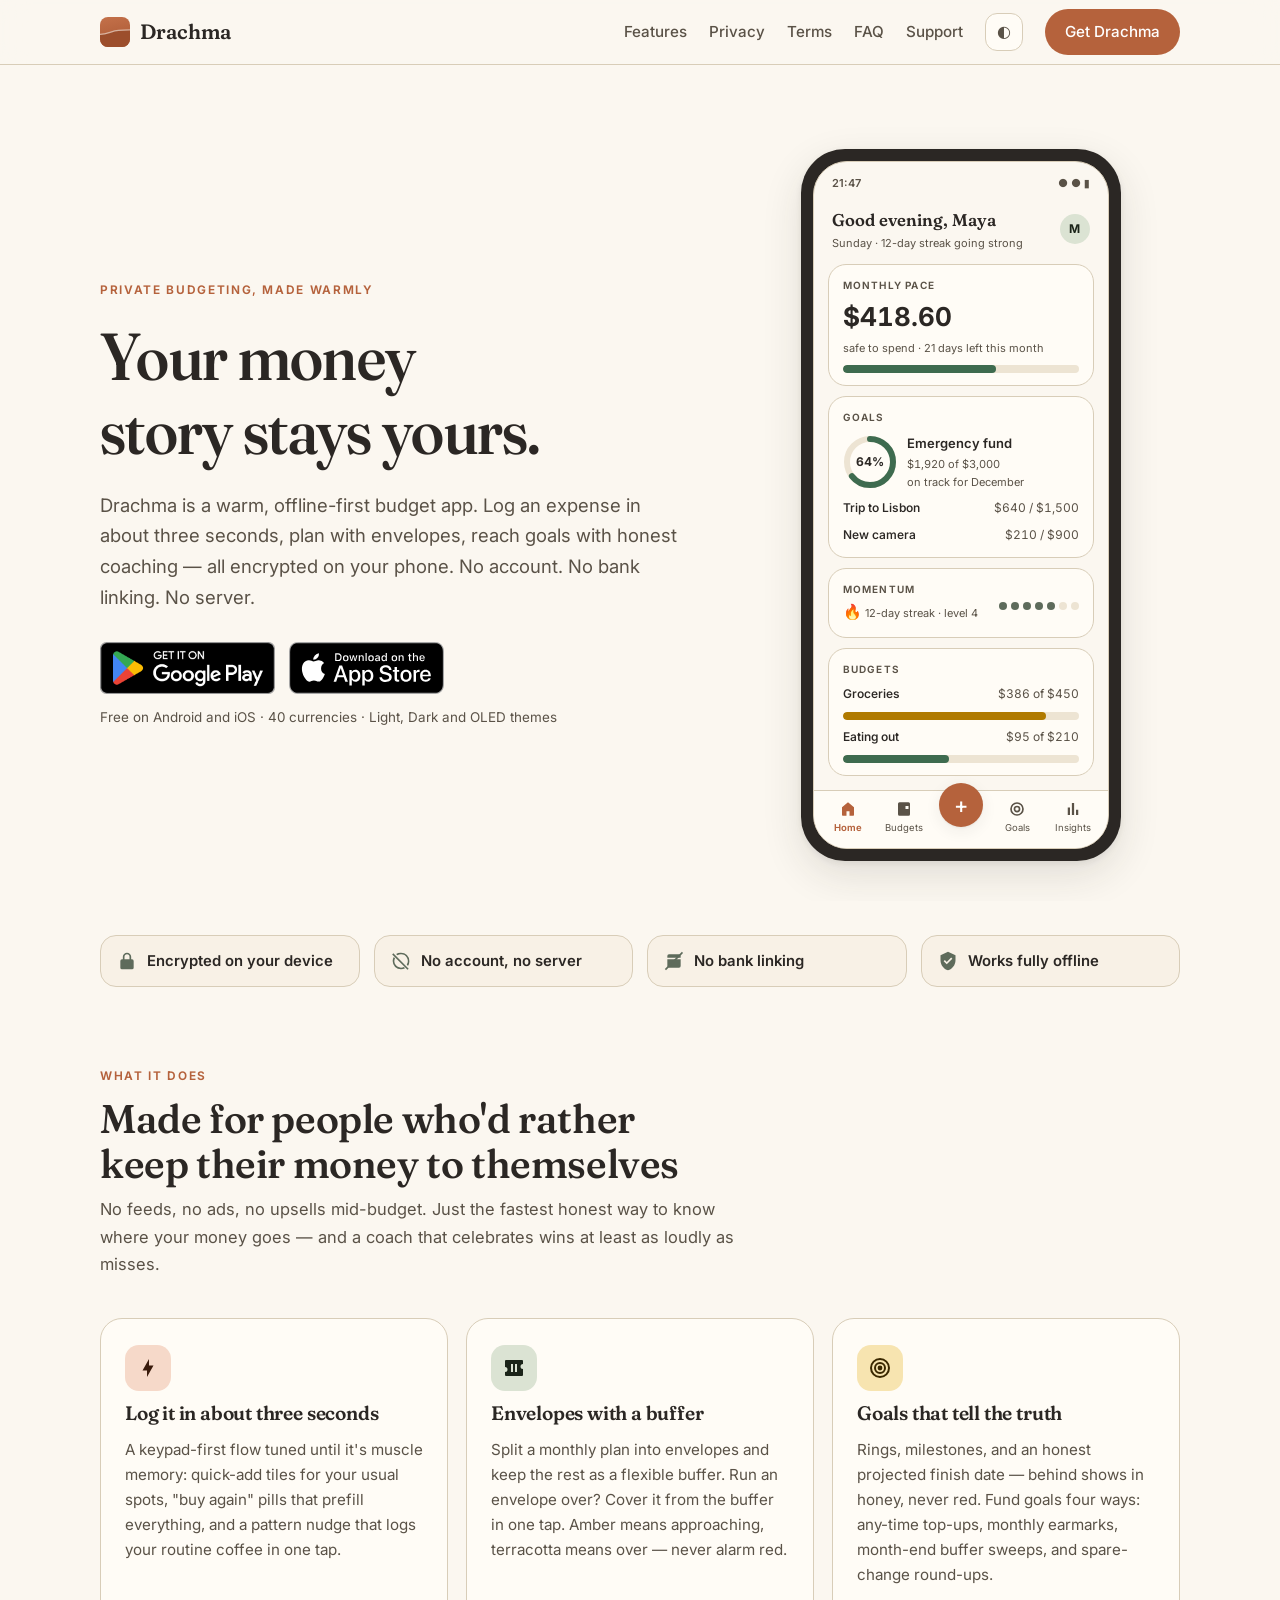
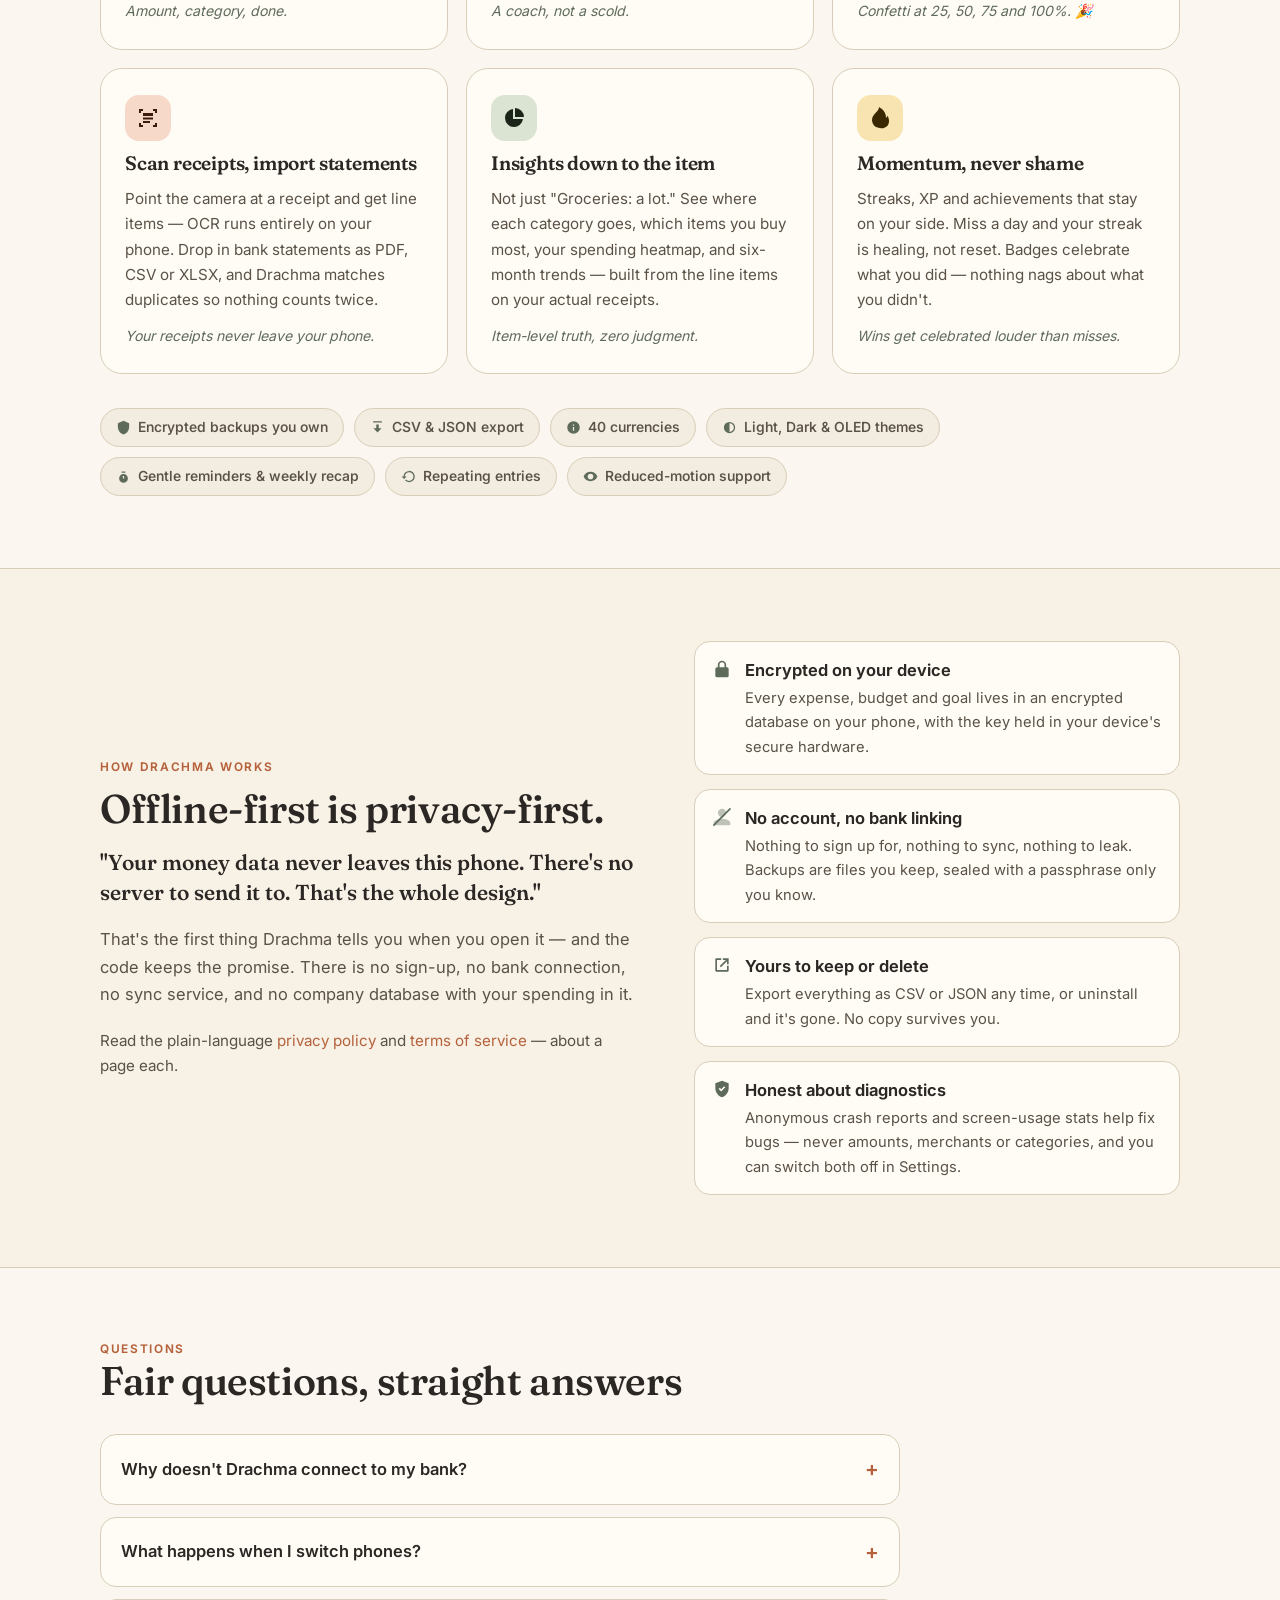
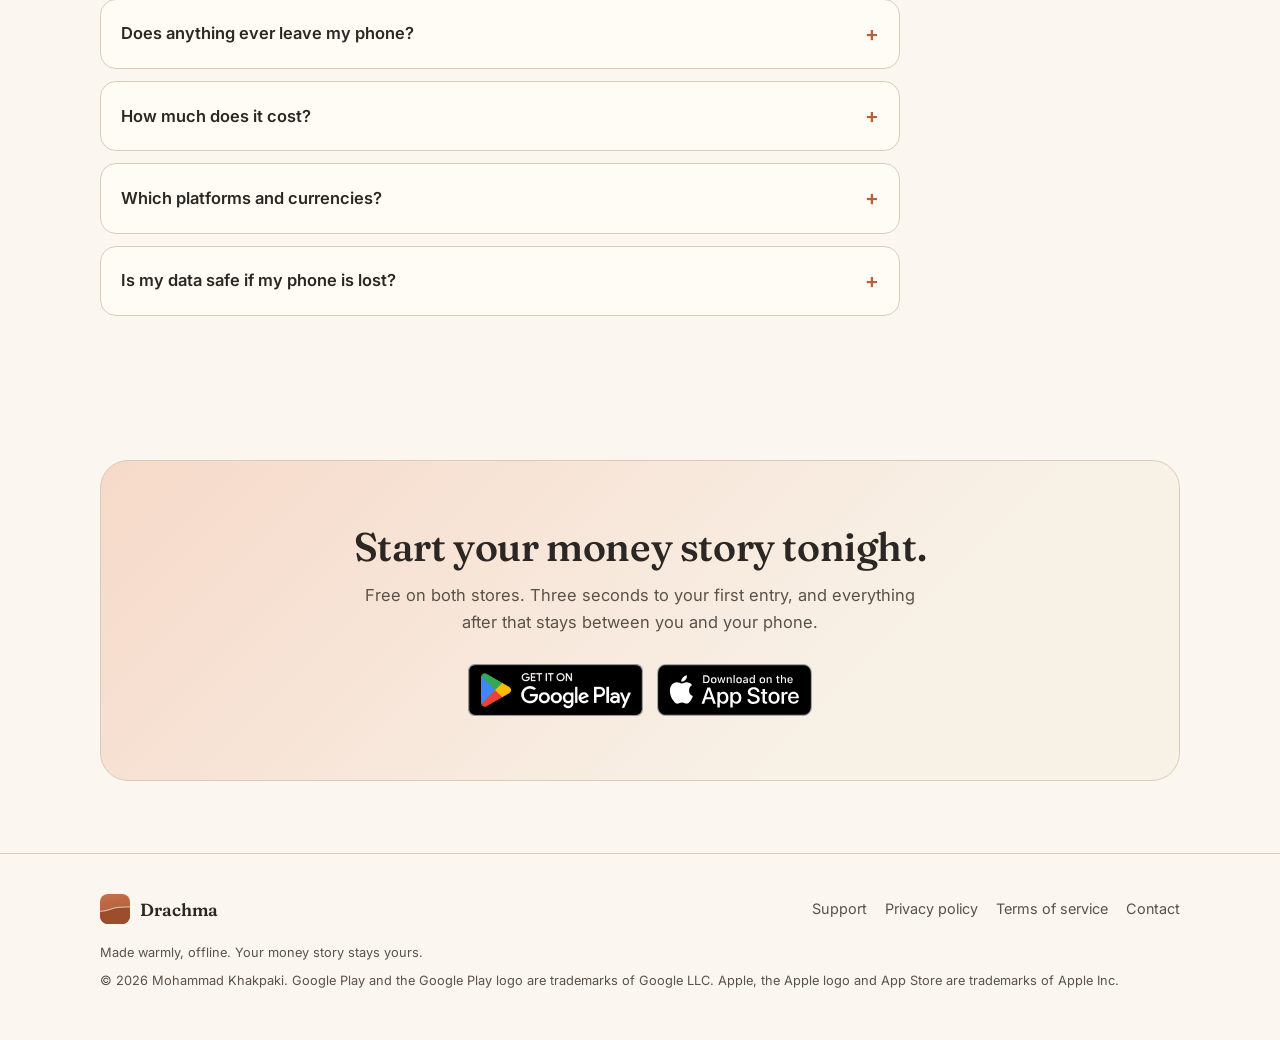
==== index.html @ 85ef1391 "Real App Store id 6801626534 in store badges (was id0000000000 stand-in) Co-Authored-By: Claude Fabl" ====
<!DOCTYPE html>
<html lang="en">
<head>
  <meta charset="utf-8">
  <meta name="viewport" content="width=device-width, initial-scale=1">
  <title>Drachma — the warm, offline budget app</title>
  <meta name="description" content="Drachma is a warm, offline-first budget app. Log an expense in about three seconds, plan with envelopes, reach goals with honest coaching — all encrypted on your phone. No account. No bank linking. No server.">
  <link rel="canonical" href="https://mkhakpaki.github.io/drachma/">
  <meta property="og:type" content="website">
  <meta property="og:title" content="Drachma — the warm, offline budget app">
  <meta property="og:description" content="Made warmly, offline. Your money story stays yours. No account, no bank linking, no server — everything encrypted on your phone.">
  <meta property="og:url" content="https://mkhakpaki.github.io/drachma/">
  <meta property="og:image" content="https://mkhakpaki.github.io/drachma/assets/og-image.png">
  <meta name="twitter:card" content="summary_large_image">
  <meta name="theme-color" content="#FBF7F0">
  <link rel="icon" href="assets/favicon.svg" type="image/svg+xml">
  <link rel="icon" href="assets/icon-192.png" type="image/png" sizes="192x192">
  <link rel="apple-touch-icon" href="assets/icon-192.png">
  <link rel="manifest" href="site.webmanifest">
  <link rel="stylesheet" href="style.css">
  <script>
    (function () {
      var t = null;
      try { t = new URLSearchParams(location.search).get("theme") || localStorage.getItem("drachma-theme"); } catch (e) {}
      if (!t && window.matchMedia && window.matchMedia("(prefers-color-scheme: dark)").matches) t = "dark";
      if (t && t !== "light") document.documentElement.setAttribute("data-theme", t);
    })();
  </script>
</head>
<body>

<header class="site-header">
  <div class="container">
    <a class="brand" href="./">
      <img src="assets/favicon.svg" alt="" width="30" height="30">
      Drachma
    </a>
    <nav class="site-nav">
      <a href="#features">Features</a>
      <a href="privacy.html">Privacy</a>
      <a href="terms.html">Terms</a>
      <a href="#faq">FAQ</a>
      <a href="support.html">Support</a>
      <button class="theme-toggle" id="themeToggle" title="Theme: Light / Dark / OLED" aria-label="Switch theme">◐</button>
      <a class="btn" href="#get">Get Drachma</a>
    </nav>
  </div>
</header>

<section class="hero">
  <div class="container">
    <div class="hero-copy">
      <p class="eyebrow">Private budgeting, made warmly</p>
      <h1>Your money story stays yours.</h1>
      <p class="lede">Drachma is a warm, offline-first budget app. Log an expense in about three seconds, plan with envelopes, reach goals with honest coaching — all encrypted on your phone. No account. No bank linking. No server.</p>
      <div class="store-badges">
        <a href="https://play.google.com/store/apps/details?id=com.mkhakpaki.drachma.android" aria-label="Get it on Google Play">
          <img src="assets/google-play-badge.png" alt="Get it on Google Play">
        </a>
        <a href="https://apps.apple.com/app/id6801626534" aria-label="Download on the App Store">
          <img src="assets/app-store-badge.svg" alt="Download on the App Store">
        </a>
      </div>
      <p class="badge-note">Free on Android and iOS · 40 currencies · Light, Dark and OLED themes</p>
    </div>

    <div class="phone-wrap" aria-hidden="true">
      <div class="phone">
        <div class="phone-screen">
          <div class="ps-status"><span>21:47</span><span>● ● ▮</span></div>
          <div class="ps-body">
            <div class="ps-greet">
              <div>
                <div class="g-title">Good evening, Maya</div>
                <div class="g-sub">Sunday · 12-day streak going strong</div>
              </div>
              <div class="ps-avatar">M</div>
            </div>

            <div class="ps-card">
              <div class="ps-label">Monthly pace</div>
              <div class="ps-amount numeric">$418.60</div>
              <div class="ps-sub">safe to spend · 21 days left this month</div>
              <div class="ps-bar"><i style="width:65%"></i></div>
            </div>

            <div class="ps-card">
              <div class="ps-label">Goals</div>
              <div class="ps-row" style="margin-top:8px">
                <svg class="ps-ring" width="54" height="54" viewBox="0 0 54 54">
                  <circle cx="27" cy="27" r="23" fill="none" stroke="var(--budget-track)" stroke-width="6"/>
                  <circle cx="27" cy="27" r="23" fill="none" stroke="var(--budget-safe)" stroke-width="6"
                          stroke-linecap="round" stroke-dasharray="92.5 144.5"
                          transform="rotate(-90 27 27)"/>
                  <text x="27" y="31" text-anchor="middle" font-size="12" font-weight="700" fill="var(--on-bg)">64%</text>
                </svg>
                <div>
                  <div class="ps-goal-name">Emergency fund</div>
                  <div class="ps-sub numeric">$1,920 of $3,000</div>
                  <div class="ps-sub">on track for December</div>
                </div>
              </div>
              <div class="ps-mini"><span class="n">Trip to Lisbon</span><span class="v numeric">$640 / $1,500</span></div>
              <div class="ps-mini"><span class="n">New camera</span><span class="v numeric">$210 / $900</span></div>
            </div>

            <div class="ps-card">
              <div class="ps-row" style="justify-content:space-between">
                <div>
                  <div class="ps-label">Momentum</div>
                  <div class="ps-sub ps-nowrap" style="margin-top:3px"><span class="ps-flame">🔥</span> 12-day streak · level 4</div>
                </div>
                <div class="ps-dots"><i></i><i></i><i></i><i></i><i></i><i class="off"></i><i class="off"></i></div>
              </div>
            </div>

            <div class="ps-card">
              <div class="ps-label">Budgets</div>
              <div class="ps-mini"><span class="n">Groceries</span><span class="v numeric">$386 of $450</span></div>
              <div class="ps-bar warn"><i style="width:86%"></i></div>
              <div class="ps-mini"><span class="n">Eating out</span><span class="v numeric">$95 of $210</span></div>
              <div class="ps-bar"><i style="width:45%"></i></div>
            </div>
          </div>

          <div class="ps-tabs">
            <div class="ps-tab active">
              <svg viewBox="0 0 24 24" fill="currentColor"><path d="M12 3 4 9.6V20a1 1 0 0 0 1 1h5v-6h4v6h5a1 1 0 0 0 1-1V9.6Z"/></svg>
              Home
            </div>
            <div class="ps-tab">
              <svg viewBox="0 0 24 24" fill="currentColor"><path d="M4 5a2 2 0 0 1 2-2h12a2 2 0 0 1 2 2v14a2 2 0 0 1-2 2H6a2 2 0 0 1-2-2Zm10 7h4V8h-4Z"/></svg>
              Budgets
            </div>
            <div class="ps-fab">+</div>
            <div class="ps-tab">
              <svg viewBox="0 0 24 24" fill="none" stroke="currentColor" stroke-width="2.2"><circle cx="12" cy="12" r="8"/><circle cx="12" cy="12" r="3.4"/></svg>
              Goals
            </div>
            <div class="ps-tab">
              <svg viewBox="0 0 24 24" fill="currentColor"><path d="M5 20V10h3v10Zm5.5 0V4h3v16ZM16 20v-7h3v7Z"/></svg>
              Insights
            </div>
          </div>
        </div>
      </div>
    </div>
  </div>
</section>

<div class="trust">
  <div class="container trust-grid">
    <div class="trust-item">
      <svg width="20" height="20" viewBox="0 0 24 24" fill="currentColor"><path d="M12 2a5 5 0 0 0-5 5v3H6a2 2 0 0 0-2 2v8a2 2 0 0 0 2 2h12a2 2 0 0 0 2-2v-8a2 2 0 0 0-2-2h-1V7a5 5 0 0 0-5-5Zm-3 8V7a3 3 0 0 1 6 0v3Z"/></svg>
      Encrypted on your device
    </div>
    <div class="trust-item">
      <svg width="20" height="20" viewBox="0 0 24 24" fill="currentColor"><path d="M19.8 22.6 1.4 4.2 2.8 2.8l18.4 18.4ZM7.7 5.2 6.1 3.6A9.9 9.9 0 0 1 12 2a10 10 0 0 1 10 10 9.9 9.9 0 0 1-1.6 5.9l-1.5-1.6A8 8 0 0 0 12 4a8 8 0 0 0-4.3 1.2ZM12 22A10 10 0 0 1 2 12a9.9 9.9 0 0 1 1.3-4.9l1.5 1.5A8 8 0 0 0 12 20a8 8 0 0 0 3.4-.8l1.5 1.5A9.9 9.9 0 0 1 12 22Z"/></svg>
      No account, no server
    </div>
    <div class="trust-item">
      <svg width="20" height="20" viewBox="0 0 24 24" fill="currentColor"><path d="M4 6a2 2 0 0 1 2-2h12a2 2 0 0 1 2 2v2H4Zm0 4h16v8a2 2 0 0 1-2 2H6a2 2 0 0 1-2-2Zm3 5h4v2H7Z"/><path d="m21.5 1 1.4 1.4L2.4 23 1 21.6Z"/></svg>
      No bank linking
    </div>
    <div class="trust-item">
      <svg width="20" height="20" viewBox="0 0 24 24" fill="currentColor"><path d="M12 1 3 5v6c0 5.5 3.8 10.7 9 12 5.2-1.3 9-6.5 9-12V5Zm-1.5 15-3.7-3.7 1.4-1.4 2.3 2.3 5.3-5.3 1.4 1.4Z"/></svg>
      Works fully offline
    </div>
  </div>
</div>

<section class="features" id="features">
  <div class="container">
    <p class="eyebrow">What it does</p>
    <h2>Made for people who'd rather keep their money to themselves</h2>
    <p class="section-lede">No feeds, no ads, no upsells mid-budget. Just the fastest honest way to know where your money goes — and a coach that celebrates wins at least as loudly as misses.</p>

    <div class="feature-grid">
      <div class="feature">
        <div class="f-icon terracotta">
          <svg width="24" height="24" viewBox="0 0 24 24" fill="currentColor"><path d="M11 21v-6.6H6.5L13 3v6.6h4.5Z"/></svg>
        </div>
        <h3>Log it in about three seconds</h3>
        <p>A keypad-first flow tuned until it's muscle memory: quick-add tiles for your usual spots, "buy again" pills that prefill everything, and a pattern nudge that logs your routine coffee in one tap.</p>
        <p class="f-quote">Amount, category, done.</p>
      </div>

      <div class="feature">
        <div class="f-icon sage">
          <svg width="24" height="24" viewBox="0 0 24 24" fill="currentColor"><path d="M4 4h16a1 1 0 0 1 1 1v3a2.5 2.5 0 0 0 0 5v3h-.001L21 19a1 1 0 0 1-1 1H4a1 1 0 0 1-1-1v-3a2.5 2.5 0 0 0 0-5V5a1 1 0 0 1 1-1Zm5 4v8h2V8Zm4 0v8h2V8Z"/></svg>
        </div>
        <h3>Envelopes with a buffer</h3>
        <p>Split a monthly plan into envelopes and keep the rest as a flexible buffer. Run an envelope over? Cover it from the buffer in one tap. Amber means approaching, terracotta means over — never alarm red.</p>
        <p class="f-quote">A coach, not a scold.</p>
      </div>

      <div class="feature">
        <div class="f-icon honey">
          <svg width="24" height="24" viewBox="0 0 24 24" fill="none" stroke="currentColor" stroke-width="2"><circle cx="12" cy="12" r="9"/><circle cx="12" cy="12" r="5"/><circle cx="12" cy="12" r="1.4" fill="currentColor"/></svg>
        </div>
        <h3>Goals that tell the truth</h3>
        <p>Rings, milestones, and an honest projected finish date — behind shows in honey, never red. Fund goals four ways: any-time top-ups, monthly earmarks, month-end buffer sweeps, and spare-change round-ups.</p>
        <p class="f-quote">Confetti at 25, 50, 75 and 100%. 🎉</p>
      </div>

      <div class="feature">
        <div class="f-icon terracotta">
          <svg width="24" height="24" viewBox="0 0 24 24" fill="currentColor"><path d="M3 3h4v2H5v2H3Zm14 0h4v4h-2V5h-2ZM3 17h2v2h2v2H3Zm16 0h2v4h-4v-2h2ZM7 7h10v3H7Zm0 4.5h10v2H7Zm0 3.5h7v2H7Z"/></svg>
        </div>
        <h3>Scan receipts, import statements</h3>
        <p>Point the camera at a receipt and get line items — OCR runs entirely on your phone. Drop in bank statements as PDF, CSV or XLSX, and Drachma matches duplicates so nothing counts twice.</p>
        <p class="f-quote">Your receipts never leave your phone.</p>
      </div>

      <div class="feature">
        <div class="f-icon sage">
          <svg width="24" height="24" viewBox="0 0 24 24" fill="currentColor"><path d="M11 3.05A9 9 0 1 0 20.95 13H11ZM13 2v9h9a9 9 0 0 0-9-9Z"/></svg>
        </div>
        <h3>Insights down to the item</h3>
        <p>Not just "Groceries: a lot." See where each category goes, which items you buy most, your spending heatmap, and six-month trends — built from the line items on your actual receipts.</p>
        <p class="f-quote">Item-level truth, zero judgment.</p>
      </div>

      <div class="feature">
        <div class="f-icon honey">
          <svg width="24" height="24" viewBox="0 0 24 24" fill="currentColor"><path d="M12 22c-4.4 0-8-3.6-8-8 0-3.5 2.2-5.6 4-7.5C9.6 4.8 11 3.3 11 1c0 0 7 3.5 7 10a4.9 4.9 0 0 1-.1 1c.7-.5 1.4-1.2 1.8-2.2 0 0 1.3 2.6 1.3 5.2A7 7 0 0 1 12 22Z"/></svg>
        </div>
        <h3>Momentum, never shame</h3>
        <p>Streaks, XP and achievements that stay on your side. Miss a day and your streak is healing, not reset. Badges celebrate what you did — nothing nags about what you didn't.</p>
        <p class="f-quote">Wins get celebrated louder than misses.</p>
      </div>
    </div>

    <div class="chips">
      <span class="chip"><svg width="15" height="15" viewBox="0 0 24 24" fill="currentColor"><path d="M12 1 3 5v6c0 5.5 3.8 10.7 9 12 5.2-1.3 9-6.5 9-12V5Z"/></svg> Encrypted backups you own</span>
      <span class="chip"><svg width="15" height="15" viewBox="0 0 24 24" fill="currentColor"><path d="M5 20h14v-2H5Zm7-18L5.5 9H10v6h4V9h4.5Z" transform="rotate(180 12 11)"/></svg> CSV &amp; JSON export</span>
      <span class="chip"><svg width="15" height="15" viewBox="0 0 24 24" fill="currentColor"><path d="M12 2a10 10 0 1 0 10 10A10 10 0 0 0 12 2Zm1 15h-2v-2h2Zm0-4h-2V7h2Z" transform="rotate(180 12 12)"/></svg> 40 currencies</span>
      <span class="chip"><svg width="15" height="15" viewBox="0 0 24 24" fill="currentColor"><path d="M12 3a9 9 0 1 0 9 9 9 9 0 0 0-9-9Zm0 16V5a7 7 0 0 1 0 14Z"/></svg> Light, Dark &amp; OLED themes</span>
      <span class="chip"><svg width="15" height="15" viewBox="0 0 24 24" fill="currentColor"><path d="M9 4h6v2H9Zm3 4a7 7 0 1 0 7 7 7 7 0 0 0-7-7Zm1 7h-2v-4h2Z"/></svg> Gentle reminders &amp; weekly recap</span>
      <span class="chip"><svg width="15" height="15" viewBox="0 0 24 24" fill="currentColor"><path d="M13 3a9 9 0 0 0-9 9H1l4 4 4-4H6a7 7 0 1 1 7 7 7 7 0 0 1-5-2.1L6.6 18.3A9 9 0 1 0 13 3Z"/></svg> Repeating entries</span>
      <span class="chip"><svg width="15" height="15" viewBox="0 0 24 24" fill="currentColor"><path d="M12 4.5C7 4.5 2.7 7.6 1 12c1.7 4.4 6 7.5 11 7.5s9.3-3.1 11-7.5c-1.7-4.4-6-7.5-11-7.5Zm0 12A4.5 4.5 0 1 1 16.5 12 4.5 4.5 0 0 1 12 16.5Z"/></svg> Reduced-motion support</span>
    </div>
  </div>
</section>

<section class="privacy-band" id="privacy">
  <div class="container">
    <div>
      <p class="eyebrow">How Drachma works</p>
      <h2>Offline-first is privacy-first.</h2>
      <p class="big-quote">"Your money data never leaves this phone. There's no server to send it to. That's the whole design."</p>
      <p>That's the first thing Drachma tells you when you open it — and the code keeps the promise. There is no sign-up, no bank connection, no sync service, and no company database with your spending in it.</p>
      <p class="privacy-links">Read the plain-language <a href="privacy.html">privacy policy</a> and <a href="terms.html">terms of service</a> — about a page each.</p>
    </div>
    <ul class="privacy-list">
      <li>
        <svg width="20" height="20" viewBox="0 0 24 24" fill="currentColor"><path d="M12 2a5 5 0 0 0-5 5v3H6a2 2 0 0 0-2 2v8a2 2 0 0 0 2 2h12a2 2 0 0 0 2-2v-8a2 2 0 0 0-2-2h-1V7a5 5 0 0 0-5-5Zm-3 8V7a3 3 0 0 1 6 0v3Z"/></svg>
        <div><b>Encrypted on your device</b><p>Every expense, budget and goal lives in an encrypted database on your phone, with the key held in your device's secure hardware.</p></div>
      </li>
      <li>
        <svg width="20" height="20" viewBox="0 0 24 24" fill="currentColor"><path d="M12 12a5 5 0 1 0-5-5 5 5 0 0 0 5 5Zm0 2c-3.3 0-10 1.7-10 5v3h20v-3c0-3.3-6.7-5-10-5Z" opacity=".4"/><path d="m21.5 1 1.4 1.4L2.4 23 1 21.6Z"/></svg>
        <div><b>No account, no bank linking</b><p>Nothing to sign up for, nothing to sync, nothing to leak. Backups are files you keep, sealed with a passphrase only you know.</p></div>
      </li>
      <li>
        <svg width="20" height="20" viewBox="0 0 24 24" fill="currentColor"><path d="M5 20h14a1 1 0 0 0 1-1v-6h-2v5H6V6h5V4H5a1 1 0 0 0-1 1v14a1 1 0 0 0 1 1Zm8-16v2h3.6l-7.3 7.3 1.4 1.4L18 7.4V11h2V4Z"/></svg>
        <div><b>Yours to keep or delete</b><p>Export everything as CSV or JSON any time, or uninstall and it's gone. No copy survives you.</p></div>
      </li>
      <li>
        <svg width="20" height="20" viewBox="0 0 24 24" fill="currentColor"><path d="M12 2 4 5v6.1c0 4.8 3.4 9.3 8 10.9 4.6-1.6 8-6.1 8-10.9V5Zm-1 13-3-3 1.4-1.4L11 12.2l3.6-3.6L16 10Z"/></svg>
        <div><b>Honest about diagnostics</b><p>Anonymous crash reports and screen-usage stats help fix bugs — never amounts, merchants or categories, and you can switch both off in Settings.</p></div>
      </li>
    </ul>
  </div>
</section>

<section class="faq" id="faq">
  <div class="container">
    <p class="eyebrow">Questions</p>
    <h2>Fair questions, straight answers</h2>
    <div class="faq-list">
      <details>
        <summary>Why doesn't Drachma connect to my bank?</summary>
        <p>On purpose. Bank sync means a company holds your credentials and a server holds your transactions. Drachma is built for people burned by that trade — logging by hand takes about three seconds, and the act of typing it is what makes you notice it.</p>
        <p>If you have a backlog, you don't have to type it all: import your bank's PDF, CSV or XLSX statement and Drachma parses it on your phone.</p>
      </details>
      <details>
        <summary>What happens when I switch phones?</summary>
        <p>Create a backup in Settings — a single <b>.drachma</b> file sealed with AES-256 encryption and a passphrase you choose. Move it however you like (cable, drive, your own cloud), install Drachma on the new phone, and restore. Nothing passes through us, because there is no us-side server.</p>
      </details>
      <details>
        <summary>Does anything ever leave my phone?</summary>
        <p>Your money data doesn't — there's no account and no server for it. Two optional diagnostics do, unless you turn them off in Settings: crash reports, and anonymous screen-usage stats limited to a fixed list of events like "entry logged with the keypad". Never amounts, merchants, categories or names. The <a href="privacy.html">privacy policy</a> lists every event.</p>
      </details>
      <details>
        <summary>How much does it cost?</summary>
        <p>Drachma is free. A paid Plus tier may arrive later for extras — billed through your app store, with the same privacy promise: your budget data never leaves your device, Plus included.</p>
      </details>
      <details>
        <summary>Which platforms and currencies?</summary>
        <p>Android and iOS, from one warm codebase. 40 currencies with proper symbols and formatting, week/month start days you control, and Light, Dark and true-black OLED themes.</p>
      </details>
      <details>
        <summary>Is my data safe if my phone is lost?</summary>
        <p>The database is encrypted with a key stored in your device's secure hardware, so it's protected by your phone's lock. Backups are sealed with your own passphrase — without it, they can't be opened. Choose a passphrase you'll remember: there's no reset, because nobody but you holds a key.</p>
      </details>
    </div>
  </div>
</section>

<section class="cta" id="get">
  <div class="container">
    <div class="cta-card">
      <h2>Start your money story tonight.</h2>
      <p>Free on both stores. Three seconds to your first entry, and everything after that stays between you and your phone.</p>
      <div class="store-badges">
        <a href="https://play.google.com/store/apps/details?id=com.mkhakpaki.drachma.android" aria-label="Get it on Google Play">
          <img src="assets/google-play-badge.png" alt="Get it on Google Play">
        </a>
        <a href="https://apps.apple.com/app/id6801626534" aria-label="Download on the App Store">
          <img src="assets/app-store-badge.svg" alt="Download on the App Store">
        </a>
      </div>
    </div>
  </div>
</section>

<footer class="site-footer">
  <div class="container">
    <div class="footer-top">
      <a class="brand" href="./">
        <img src="assets/favicon.svg" alt="" width="26" height="26">
        Drachma
      </a>
      <nav>
        <a href="support.html">Support</a>
        <a href="privacy.html">Privacy policy</a>
        <a href="terms.html">Terms of service</a>
        <a href="mailto:mkhakpaki.ksas@gmail.com">Contact</a>
      </nav>
    </div>
    <div class="footer-legal">
      <p>Made warmly, offline. Your money story stays yours.</p>
      <p>© 2026 Mohammad Khakpaki. Google Play and the Google Play logo are trademarks of Google LLC. Apple, the Apple logo and App Store are trademarks of Apple Inc.</p>
    </div>
  </div>
</footer>

<script>
  (function () {
    var order = ["light", "dark", "oled"];
    var icons = { light: "◐", dark: "◑", oled: "●" };
    var btn = document.getElementById("themeToggle");
    function current() { return document.documentElement.getAttribute("data-theme") || "light"; }
    function apply(t) {
      if (t === "light") document.documentElement.removeAttribute("data-theme");
      else document.documentElement.setAttribute("data-theme", t);
      btn.textContent = icons[t];
      btn.title = "Theme: " + t.charAt(0).toUpperCase() + t.slice(1);
      try { localStorage.setItem("drachma-theme", t); } catch (e) {}
    }
    btn.textContent = icons[current()];
    btn.addEventListener("click", function () {
      apply(order[(order.indexOf(current()) + 1) % order.length]);
    });
  })();
</script>

</body>
</html>
---- style.css ----
/* ============================================================
   Drachma product site — Hearth design system ("Terracotta & Sage")
   Tokens transcribed from the app's designsystem/theme/*.kt.
   Never pure white surfaces; pure black only as the OLED background.
   ============================================================ */

@font-face {
  font-family: "Fraunces";
  src: url("assets/fonts/fraunces_variable.ttf") format("truetype-variations");
  font-weight: 100 900;
  font-display: swap;
}
@font-face {
  font-family: "Inter";
  src: url("assets/fonts/inter_variable.ttf") format("truetype-variations");
  font-weight: 100 900;
  font-display: swap;
}

:root {
  /* Hearth Light */
  --bg: #FBF7F0;
  --on-bg: #2B2724;
  --surface: #FFFCF6;
  --on-surface: #2B2724;
  --surface-low: #F8F1E6;
  --surface-container: #F3ECE0;
  --surface-high: #EFE7D9;
  --surface-variant: #EDE4D3;
  --on-variant: #5A5247;
  --outline: #B8AC97;
  --outline-variant: #D8CDB8;
  --primary: #B5623C;
  --on-primary: #FFFFFF;
  --primary-container: #F6D9C9;
  --on-primary-container: #3A1B0C;
  --secondary: #5E6B5B;
  --on-secondary: #FFFFFF;
  --secondary-container: #DBE3D3;
  --on-secondary-container: #1B2419;
  --tertiary: #B07A00;
  --tertiary-container: #F7E4B0;
  --on-tertiary-container: #3A2800;
  --money-positive: #3E6B4F;
  --budget-safe: #3E6B4F;
  --budget-warning: #B07A00;
  --budget-over: #B5623C;
  --budget-track: #EDE4D3;
  --celebrate-gold: #E6B333;
  --celebrate-glow: #F7E4B0;
  --shadow: 0 1px 2px rgba(43, 39, 36, .06), 0 4px 16px rgba(43, 39, 36, .07);
  --shadow-lift: 0 2px 6px rgba(43, 39, 36, .08), 0 14px 40px rgba(43, 39, 36, .12);
}

[data-theme="dark"] {
  --bg: #1C1814;
  --on-bg: #EFE7DA;
  --surface: #241F19;
  --on-surface: #EFE7DA;
  --surface-low: #1F1B15;
  --surface-container: #2E271F;
  --surface-high: #383026;
  --surface-variant: #332C22;
  --on-variant: #CFC4B2;
  --outline: #8A7E6C;
  --outline-variant: #4A4235;
  --primary: #E8A583;
  --on-primary: #3A1B0C;
  --primary-container: #7A3F22;
  --on-primary-container: #F6D9C9;
  --secondary: #A9B89E;
  --on-secondary: #1B2419;
  --secondary-container: #3D4739;
  --on-secondary-container: #DBE3D3;
  --tertiary: #E6C15A;
  --tertiary-container: #6E5300;
  --on-tertiary-container: #F7E4B0;
  --money-positive: #9CC7A6;
  --budget-safe: #9CC7A6;
  --budget-warning: #E6C15A;
  --budget-over: #E8A583;
  --budget-track: #332C22;
  --celebrate-gold: #E6C15A;
  --celebrate-glow: #6E5300;
  --shadow: 0 1px 2px rgba(0, 0, 0, .25), 0 4px 16px rgba(0, 0, 0, .3);
  --shadow-lift: 0 2px 6px rgba(0, 0, 0, .3), 0 14px 40px rgba(0, 0, 0, .45);
}

/* True-black variant for OLED — the app's third theme; the only intentional #000. */
[data-theme="oled"] {
  --bg: #000000;
  --on-bg: #EFE7DA;
  --surface: #17130F;
  --on-surface: #EFE7DA;
  --surface-low: #100D0A;
  --surface-container: #201A14;
  --surface-high: #2A231B;
  --surface-variant: #241E17;
  --on-variant: #CFC4B2;
  --outline: #8A7E6C;
  --outline-variant: #40382C;
  --primary: #E8A583;
  --on-primary: #3A1B0C;
  --primary-container: #7A3F22;
  --on-primary-container: #F6D9C9;
  --secondary: #A9B89E;
  --on-secondary: #1B2419;
  --secondary-container: #3D4739;
  --on-secondary-container: #DBE3D3;
  --tertiary: #E6C15A;
  --tertiary-container: #6E5300;
  --on-tertiary-container: #F7E4B0;
  --money-positive: #9CC7A6;
  --budget-safe: #9CC7A6;
  --budget-warning: #E6C15A;
  --budget-over: #E8A583;
  --budget-track: #241E17;
  --celebrate-gold: #E6C15A;
  --celebrate-glow: #6E5300;
  --shadow: 0 1px 2px rgba(0, 0, 0, .4), 0 4px 16px rgba(0, 0, 0, .5);
  --shadow-lift: 0 2px 6px rgba(0, 0, 0, .5), 0 14px 40px rgba(0, 0, 0, .6);
}

/* ---------- Base ---------- */

* { box-sizing: border-box; margin: 0; padding: 0; }

html { scroll-behavior: smooth; }

body {
  font-family: "Inter", system-ui, -apple-system, "Segoe UI", sans-serif;
  font-size: 16.5px;
  line-height: 1.65;
  color: var(--on-bg);
  background: var(--bg);
  -webkit-font-smoothing: antialiased;
  transition: background .35s ease, color .35s ease;
}

::selection { background: var(--primary-container); color: var(--on-primary-container); }

.display, h1, h2, h3 {
  font-family: "Fraunces", Georgia, serif;
  font-weight: 560;
  line-height: 1.12;
  letter-spacing: -0.01em;
  text-wrap: balance;
}
/* Named Fraunces instances from Type.kt */
h1, .display  { font-variation-settings: "opsz" 144, "SOFT" 40, "WONK" 0; }
h2            { font-variation-settings: "opsz" 48, "SOFT" 30, "WONK" 0; }
h3, .title    { font-variation-settings: "opsz" 40, "SOFT" 60, "WONK" 0; font-weight: 600; }

h1 { font-size: clamp(2.5rem, 6.5vw, 4.15rem); }
h2 { font-size: clamp(1.8rem, 3.6vw, 2.5rem); }
h3 { font-size: 1.22rem; }

p  { color: var(--on-variant); }

a { color: var(--primary); text-decoration: none; }
a:hover { text-decoration: underline; }

a:focus-visible, button:focus-visible, summary:focus-visible {
  outline: 2px solid var(--primary);
  outline-offset: 3px;
  border-radius: 6px;
}

.numeric {
  font-family: "Inter", system-ui, sans-serif;
  font-feature-settings: "tnum" 1, "lnum" 1;
  font-variant-numeric: tabular-nums lining-nums;
}

.eyebrow {
  font-size: .74rem;
  font-weight: 650;
  letter-spacing: .14em;
  text-transform: uppercase;
  color: var(--primary);
}

.container { max-width: 1120px; margin: 0 auto; padding: 0 20px; }

section { padding: 72px 0; }

/* anchored sections land below the sticky header */
[id] { scroll-margin-top: 84px; }

/* ---------- Header ---------- */

.site-header {
  position: sticky;
  top: 0;
  z-index: 50;
  background: var(--bg);
  background: color-mix(in srgb, var(--bg) 82%, transparent);
  backdrop-filter: blur(14px);
  -webkit-backdrop-filter: blur(14px);
  border-bottom: 1px solid var(--outline-variant);
}
.site-header .container {
  display: flex;
  align-items: center;
  gap: 28px;
  height: 64px;
}
.brand {
  display: flex;
  align-items: center;
  gap: 10px;
  font-family: "Fraunces", Georgia, serif;
  font-variation-settings: "opsz" 40, "SOFT" 60, "WONK" 0;
  font-weight: 600;
  font-size: 1.3rem;
  color: var(--on-bg);
}
.brand:hover { text-decoration: none; }
.brand img, .brand svg { width: 30px; height: 30px; border-radius: 8px; }

.site-nav { display: flex; gap: 22px; margin-left: auto; align-items: center; }
.site-nav a { color: var(--on-variant); font-size: .95rem; font-weight: 500; }
.site-nav a:hover { color: var(--on-bg); text-decoration: none; }
.site-nav a.btn, .site-nav a.btn:hover { color: var(--on-primary); }

.theme-toggle {
  border: 1px solid var(--outline-variant);
  background: var(--surface);
  color: var(--on-variant);
  flex: 0 0 auto;
  width: 38px; height: 38px;
  border-radius: 12px;
  cursor: pointer;
  font-size: 1rem;
  line-height: 1;
  display: grid; place-items: center;
}
.theme-toggle:hover { background: var(--surface-container); }

.btn {
  display: inline-flex;
  align-items: center;
  justify-content: center;
  gap: 8px;
  background: var(--primary);
  color: var(--on-primary);
  font-weight: 600;
  font-size: .95rem;
  padding: 10px 20px;
  border-radius: 999px;
  white-space: nowrap;
  transition: transform .15s ease, box-shadow .15s ease;
}
.site-nav a.btn { flex: 0 0 auto; }
.btn:hover { text-decoration: none; transform: translateY(-1px); box-shadow: var(--shadow); }
.btn.ghost {
  background: transparent;
  color: var(--primary);
  border: 1.5px solid var(--outline-variant);
}

/* ---------- Hero ---------- */

.hero { padding: 84px 0 40px; overflow: hidden; }
.hero .container {
  display: grid;
  grid-template-columns: 1.15fr .85fr;
  gap: 48px;
  align-items: center;
}
.hero-copy .eyebrow { margin-bottom: 18px; }
.hero-copy h1 { margin-bottom: 22px; }
.hero-copy .lede { font-size: 1.16rem; max-width: 34em; margin-bottom: 30px; }

.store-badges { display: flex; align-items: center; gap: 14px; flex-wrap: wrap; }
.store-badges img { height: 52px; width: auto; display: block; }
.store-badges a { display: block; border-radius: 8px; transition: transform .15s ease; }
.store-badges a:hover { transform: translateY(-2px); }
.badge-note { margin-top: 12px; font-size: .84rem; color: var(--on-variant); }

/* ---------- Phone mockup ---------- */

.phone-wrap { display: flex; justify-content: center; }
.phone {
  width: 320px;
  border-radius: 44px;
  padding: 12px;
  background: var(--on-bg);
  box-shadow: var(--shadow-lift);
}
.phone-screen {
  border-radius: 34px;
  overflow: hidden;
  background: var(--bg);
  border: 1px solid var(--outline-variant);
  font-size: 13px;
}
.ps-status {
  display: flex; justify-content: space-between;
  padding: 12px 18px 4px;
  font-size: 11px; font-weight: 600; color: var(--on-variant);
}
.ps-body { padding: 8px 14px 14px; display: grid; gap: 10px; }
.ps-greet { display: flex; align-items: center; justify-content: space-between; padding: 2px 4px; }
.ps-greet .g-title { font-family: "Fraunces", Georgia, serif; font-variation-settings: "opsz" 40, "SOFT" 60; font-weight: 600; font-size: 17px; color: var(--on-bg); }
.ps-greet .g-sub { font-size: 11px; color: var(--on-variant); }
.ps-avatar {
  width: 30px; height: 30px; border-radius: 50%;
  background: var(--secondary-container); color: var(--on-secondary-container);
  display: grid; place-items: center; font-size: 12px; font-weight: 700;
}
.ps-card {
  background: var(--surface);
  border: 1px solid var(--outline-variant);
  border-radius: 18px;
  padding: 12px 14px;
}
.ps-label { font-size: 10px; font-weight: 650; letter-spacing: .12em; text-transform: uppercase; color: var(--on-variant); }
.ps-amount { font-size: 26px; font-weight: 700; color: var(--on-bg); margin: 2px 0 0; }
.ps-sub { font-size: 11px; color: var(--on-variant); }
.ps-bar {
  height: 8px; border-radius: 999px; background: var(--budget-track);
  margin-top: 8px; position: relative; overflow: hidden;
}
.ps-bar > i { position: absolute; inset: 0 auto 0 0; border-radius: 999px; background: var(--budget-safe); }
.ps-bar.warn > i { background: var(--budget-warning); }
.ps-row { display: flex; align-items: center; gap: 10px; }
.ps-ring { flex-shrink: 0; }
.ps-goal-name { font-weight: 600; font-size: 13px; color: var(--on-bg); }
.ps-flame { font-size: 15px; }
.ps-dots { display: flex; gap: 4px; margin-top: 6px; flex-shrink: 0; }
.ps-dots i {
  width: 8px; height: 8px; border-radius: 50%;
  background: var(--secondary);
}
.ps-nowrap { white-space: nowrap; }
.ps-dots i.off { background: var(--budget-track); }
.ps-mini { display: flex; justify-content: space-between; align-items: baseline; font-size: 12px; margin-top: 7px; }
.ps-mini .n { color: var(--on-bg); font-weight: 550; }
.ps-mini .v { color: var(--on-variant); }
.ps-tabs {
  display: flex; align-items: center; justify-content: space-around;
  border-top: 1px solid var(--outline-variant);
  background: var(--surface);
  padding: 9px 6px 12px;
  font-size: 9.5px; color: var(--on-variant); text-align: center;
  position: relative;
}
.ps-tab { display: grid; gap: 2px; justify-items: center; min-width: 44px; }
.ps-tab svg { width: 18px; height: 18px; }
.ps-tab.active { color: var(--primary); font-weight: 650; }
.ps-fab {
  width: 44px; height: 44px; border-radius: 50%;
  background: var(--primary); color: var(--on-primary);
  display: grid; place-items: center;
  font-size: 22px; font-weight: 500;
  margin-top: -26px;
  box-shadow: var(--shadow);
}

/* ---------- Trust strip ---------- */

.trust { padding: 34px 0 8px; }
.trust-grid {
  display: grid;
  grid-template-columns: repeat(4, 1fr);
  gap: 14px;
}
.trust-item {
  display: flex; align-items: center; gap: 10px;
  font-weight: 600; font-size: .93rem; color: var(--on-bg);
  background: var(--surface-low);
  border: 1px solid var(--outline-variant);
  border-radius: 16px;
  padding: 13px 16px;
}
.trust-item svg { flex-shrink: 0; color: var(--secondary); }

/* ---------- Features ---------- */

.features h2 { margin: 10px 0 10px; }
.features .section-lede { max-width: 40em; margin-bottom: 40px; }
.feature-grid {
  display: grid;
  grid-template-columns: repeat(3, 1fr);
  gap: 18px;
}
.feature {
  background: var(--surface);
  border: 1px solid var(--outline-variant);
  border-radius: 22px;
  padding: 26px 24px;
  display: flex;
  flex-direction: column;
  gap: 12px;
}
.feature .f-icon {
  width: 46px; height: 46px;
  border-radius: 14px;
  display: grid; place-items: center;
}
.feature .f-icon.terracotta { background: var(--primary-container); color: var(--on-primary-container); }
.feature .f-icon.sage { background: var(--secondary-container); color: var(--on-secondary-container); }
.feature .f-icon.honey { background: var(--tertiary-container); color: var(--on-tertiary-container); }
.feature p { font-size: .95rem; }
.feature .f-quote {
  margin-top: auto;
  font-size: .88rem;
  font-style: italic;
  color: var(--secondary);
}

.chips { display: flex; flex-wrap: wrap; gap: 10px; margin-top: 34px; }
.chip {
  display: inline-flex; align-items: center; gap: 7px;
  background: var(--surface-container);
  color: var(--on-variant);
  border: 1px solid var(--outline-variant);
  font-size: .87rem; font-weight: 550;
  padding: 7px 15px;
  border-radius: 999px;
}
.chip svg { color: var(--secondary); }

/* ---------- Privacy band ---------- */

.privacy-band {
  background: var(--surface-low);
  border-block: 1px solid var(--outline-variant);
}
.privacy-band .container {
  display: grid;
  grid-template-columns: 1.05fr .95fr;
  gap: 56px;
  align-items: center;
}
.privacy-band h2 { margin: 10px 0 16px; }
.privacy-band .big-quote {
  font-family: "Fraunces", Georgia, serif;
  font-variation-settings: "opsz" 48, "SOFT" 30;
  font-weight: 560;
  font-size: 1.35rem;
  color: var(--on-bg);
  line-height: 1.4;
  margin-bottom: 18px;
}
.privacy-list { list-style: none; display: grid; gap: 14px; }
.privacy-list li {
  display: flex; gap: 13px; align-items: flex-start;
  background: var(--surface);
  border: 1px solid var(--outline-variant);
  border-radius: 16px;
  padding: 15px 17px;
}
.privacy-list svg { flex-shrink: 0; margin-top: 2px; color: var(--secondary); }
.privacy-list b { display: block; color: var(--on-bg); font-weight: 650; margin-bottom: 2px; }
.privacy-list p { font-size: .92rem; }
.privacy-links { margin-top: 20px; font-size: .95rem; }

/* ---------- FAQ ---------- */

.faq h2 { margin-bottom: 30px; }
.faq-list { display: grid; gap: 12px; max-width: 800px; }
details {
  background: var(--surface);
  border: 1px solid var(--outline-variant);
  border-radius: 16px;
  padding: 0 20px;
}
details summary {
  cursor: pointer;
  list-style: none;
  font-weight: 600;
  color: var(--on-bg);
  padding: 17px 0;
  display: flex;
  justify-content: space-between;
  align-items: center;
  gap: 16px;
}
details summary::-webkit-details-marker { display: none; }
details summary::after {
  content: "+";
  font-size: 1.3rem;
  color: var(--primary);
  transition: transform .2s ease;
  flex-shrink: 0;
}
details[open] summary::after { transform: rotate(45deg); }
details p { padding: 0 0 18px; font-size: .96rem; }
details p + p { margin-top: 8px; }

/* ---------- CTA ---------- */

.cta { text-align: center; }
.cta-card {
  background: linear-gradient(135deg, var(--primary-container), var(--surface-low) 70%);
  border: 1px solid var(--outline-variant);
  border-radius: 28px;
  padding: 64px 28px;
}
.cta-card h2 { margin-bottom: 12px; }
.cta-card p { max-width: 34em; margin: 0 auto 28px; }
.cta-card .store-badges { justify-content: center; }

/* ---------- Footer ---------- */

.site-footer {
  border-top: 1px solid var(--outline-variant);
  padding: 40px 0 48px;
  font-size: .9rem;
  color: var(--on-variant);
}
.footer-top {
  display: flex;
  flex-wrap: wrap;
  align-items: center;
  gap: 12px 26px;
  margin-bottom: 18px;
}
.footer-top .brand { font-size: 1.1rem; }
.footer-top nav { display: flex; flex-wrap: wrap; gap: 18px; margin-left: auto; }
.footer-top nav a { color: var(--on-variant); }
.footer-legal { font-size: .8rem; line-height: 1.7; }
.footer-legal p + p { margin-top: 6px; }

/* ---------- Legal / support pages ---------- */

.doc { max-width: 760px; margin: 0 auto; padding: 56px 20px 90px; }
.doc header { margin-bottom: 36px; }
.doc header h1 { font-size: 2.3rem; }
.doc header .eyebrow { margin-bottom: 12px; }
.doc header p.meta { margin-top: 10px; font-size: .9rem; }
.doc h2 { font-size: 1.45rem; margin: 40px 0 12px; }
.doc h3 { font-size: 1.1rem; margin: 26px 0 8px; color: var(--on-bg); }
.doc p { margin-bottom: 12px; }
.doc ul { margin: 0 0 14px 1.2em; color: var(--on-variant); }
.doc li { margin-bottom: 7px; }
.doc li::marker { color: var(--primary); }
.doc .callout {
  background: var(--surface-low);
  border: 1px solid var(--outline-variant);
  border-left: 4px solid var(--secondary);
  border-radius: 12px;
  padding: 16px 18px;
  margin: 18px 0;
}
.doc .callout p { margin: 0; color: var(--on-bg); }
.doc table {
  width: 100%;
  border-collapse: collapse;
  font-size: .92rem;
  margin: 14px 0 20px;
}
.doc th, .doc td {
  text-align: left;
  padding: 10px 12px;
  border-bottom: 1px solid var(--outline-variant);
  vertical-align: top;
}
.doc th { color: var(--on-bg); font-weight: 650; }
.doc td { color: var(--on-variant); }

/* ---------- 404 ---------- */

.err-page { text-align: center; padding-top: 110px; }
.err-page h1 { font-size: 2.6rem; margin-bottom: 14px; }
.err-page .err-lede { margin-bottom: 28px; }

/* ---------- Motion honors reduced-motion, like the app ---------- */

@media (prefers-reduced-motion: reduce) {
  html { scroll-behavior: auto; }
  *, *::before, *::after { transition: none !important; animation: none !important; }
}

/* ---------- Responsive ---------- */

@media (max-width: 940px) {
  .hero .container { grid-template-columns: 1fr; }
  .phone-wrap { order: -1; }
  .phone { width: 290px; }
  .feature-grid { grid-template-columns: 1fr 1fr; }
  .trust-grid { grid-template-columns: 1fr 1fr; }
  .privacy-band .container { grid-template-columns: 1fr; gap: 30px; }
}

@media (max-width: 620px) {
  section { padding: 54px 0; }
  .site-nav a:not(.btn) { display: none; }
  .feature-grid { grid-template-columns: 1fr; }
  .store-badges img { height: 46px; }
  .footer-top nav { margin-left: 0; }

  /* header has to fit brand + toggle + CTA on one 64px row */
  .site-header .container { gap: 12px; }
  .brand { font-size: 1.15rem; gap: 8px; }
  .brand img, .brand svg { width: 26px; height: 26px; }
  .site-nav { gap: 10px; }
  .theme-toggle { width: 44px; height: 44px; }
  .site-nav a.btn { min-height: 44px; padding: 0 16px; font-size: .9rem; }
}

@media (max-width: 360px) {
  .container { padding: 0 16px; }
  .site-header .container { gap: 10px; }
  .brand { font-size: 1.05rem; }
  .site-nav { gap: 8px; }
  .theme-toggle { width: 40px; height: 40px; }
  .site-nav a.btn { min-height: 40px; padding: 0 13px; font-size: .85rem; }
}
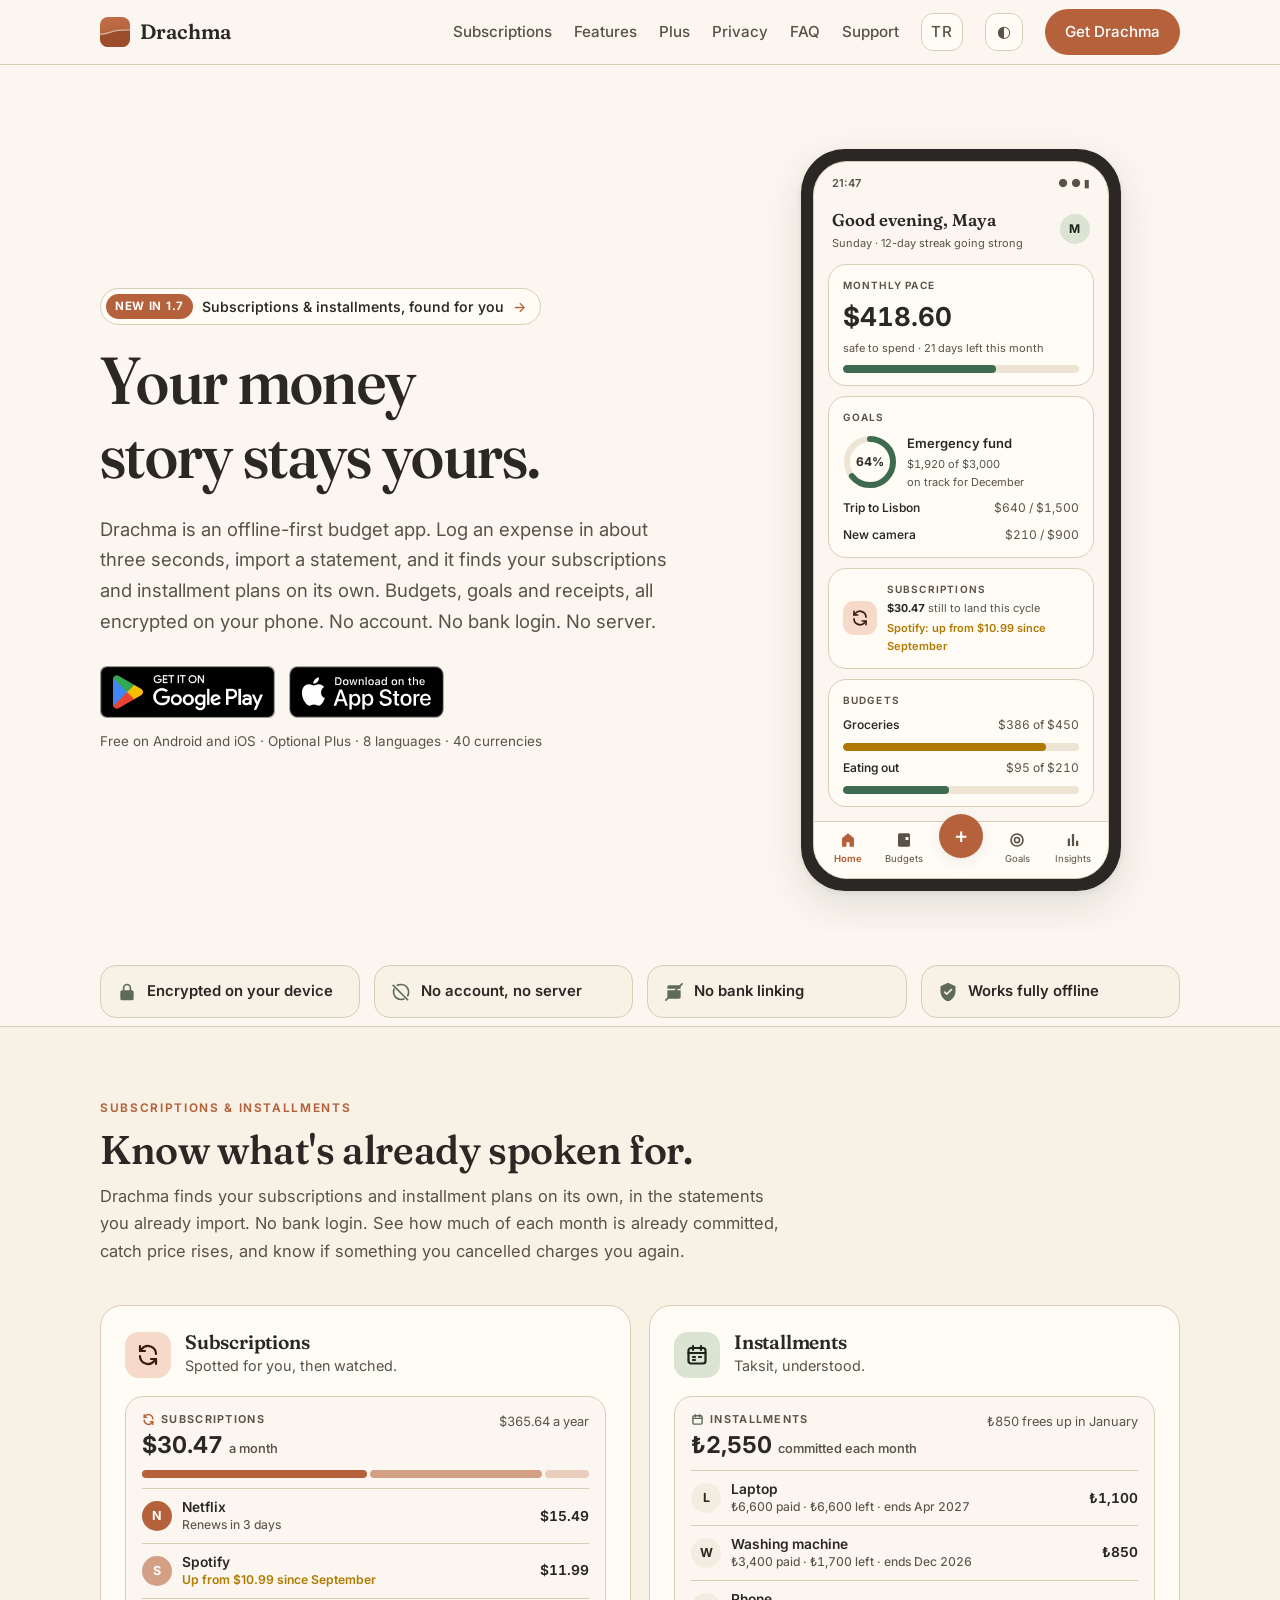
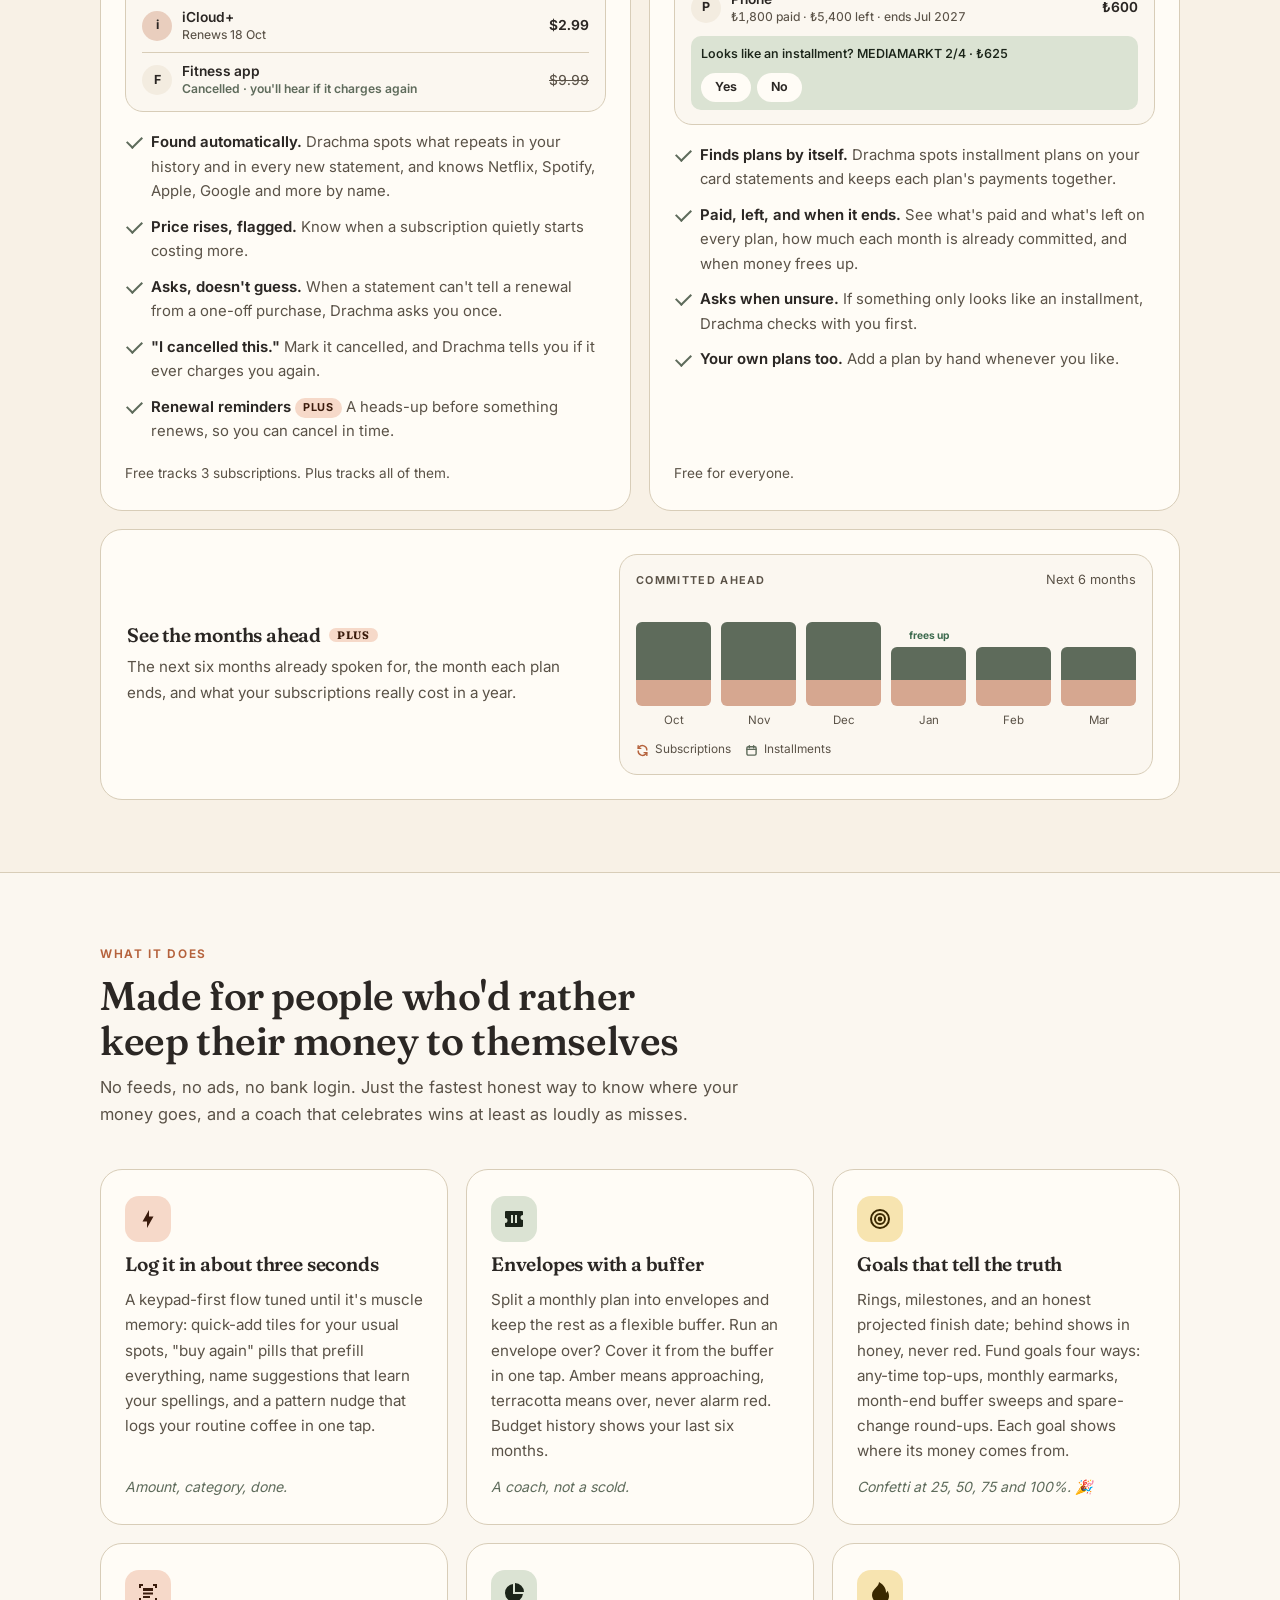
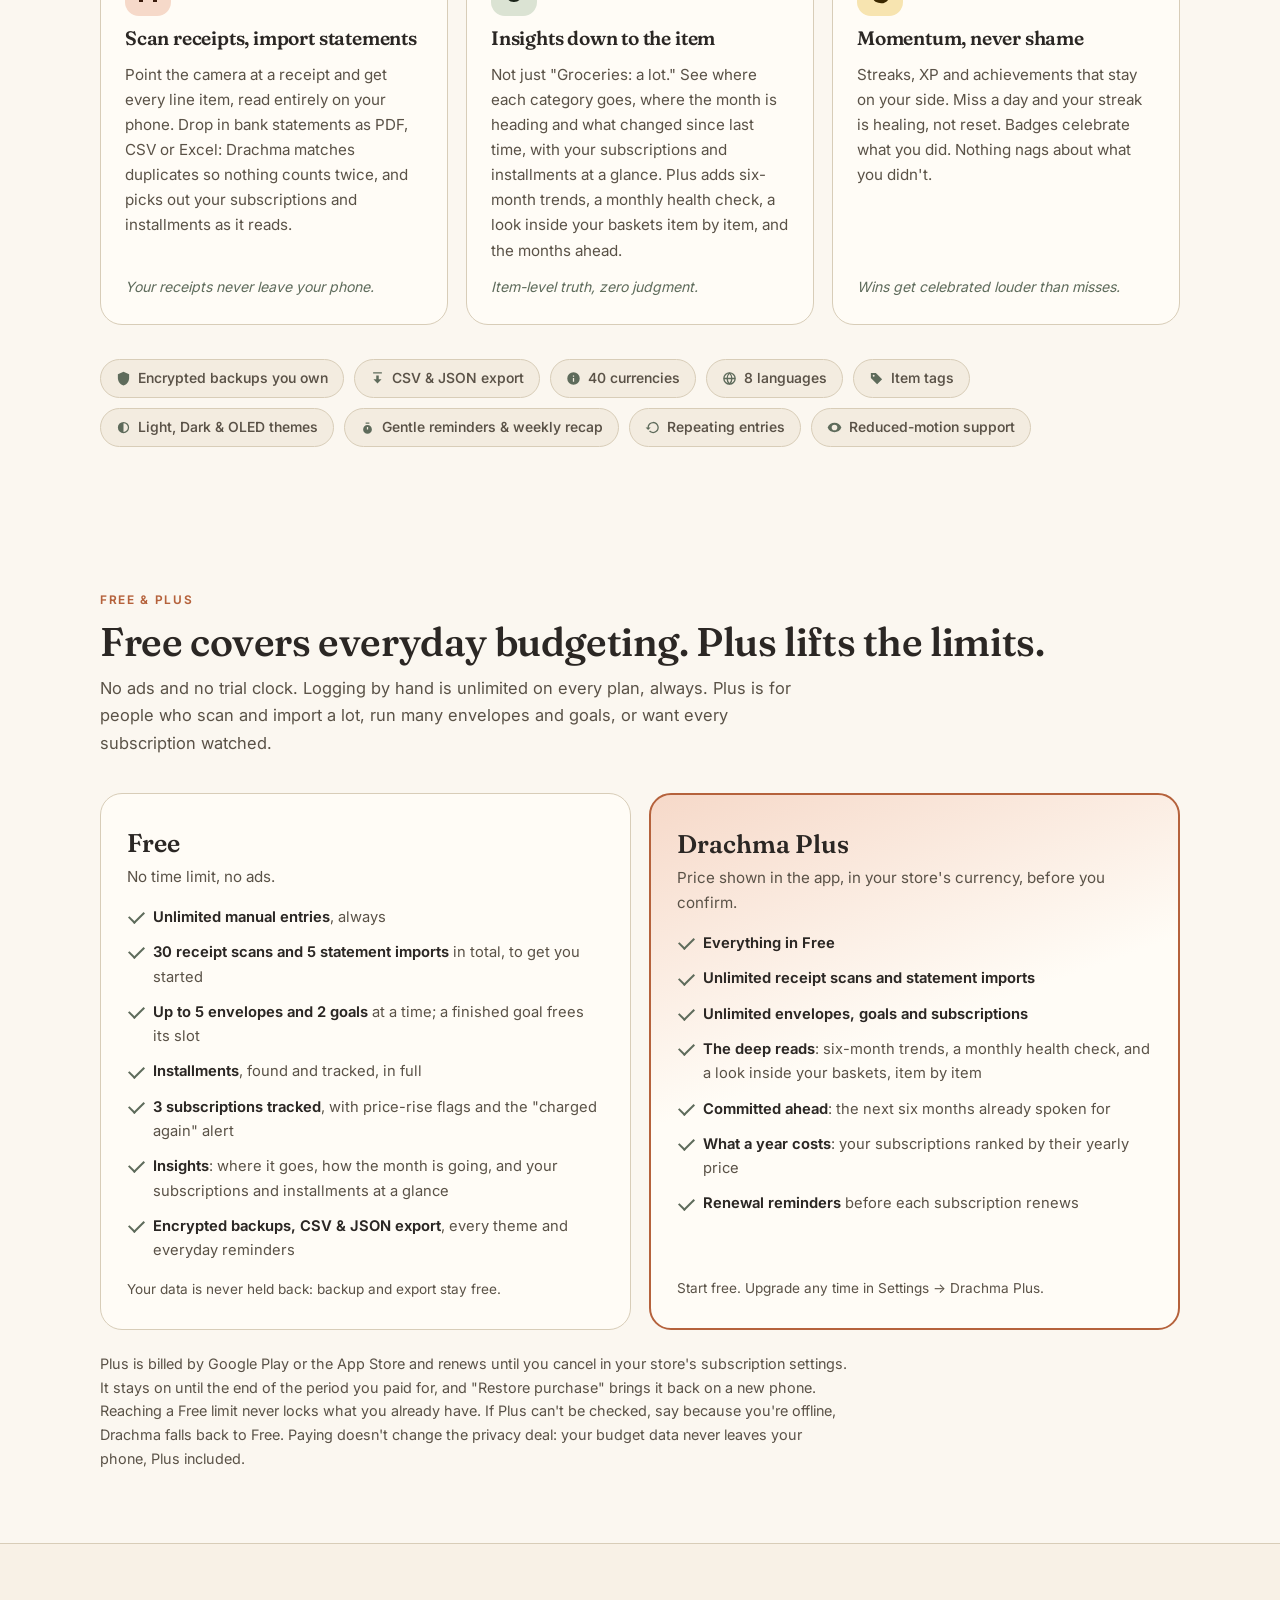
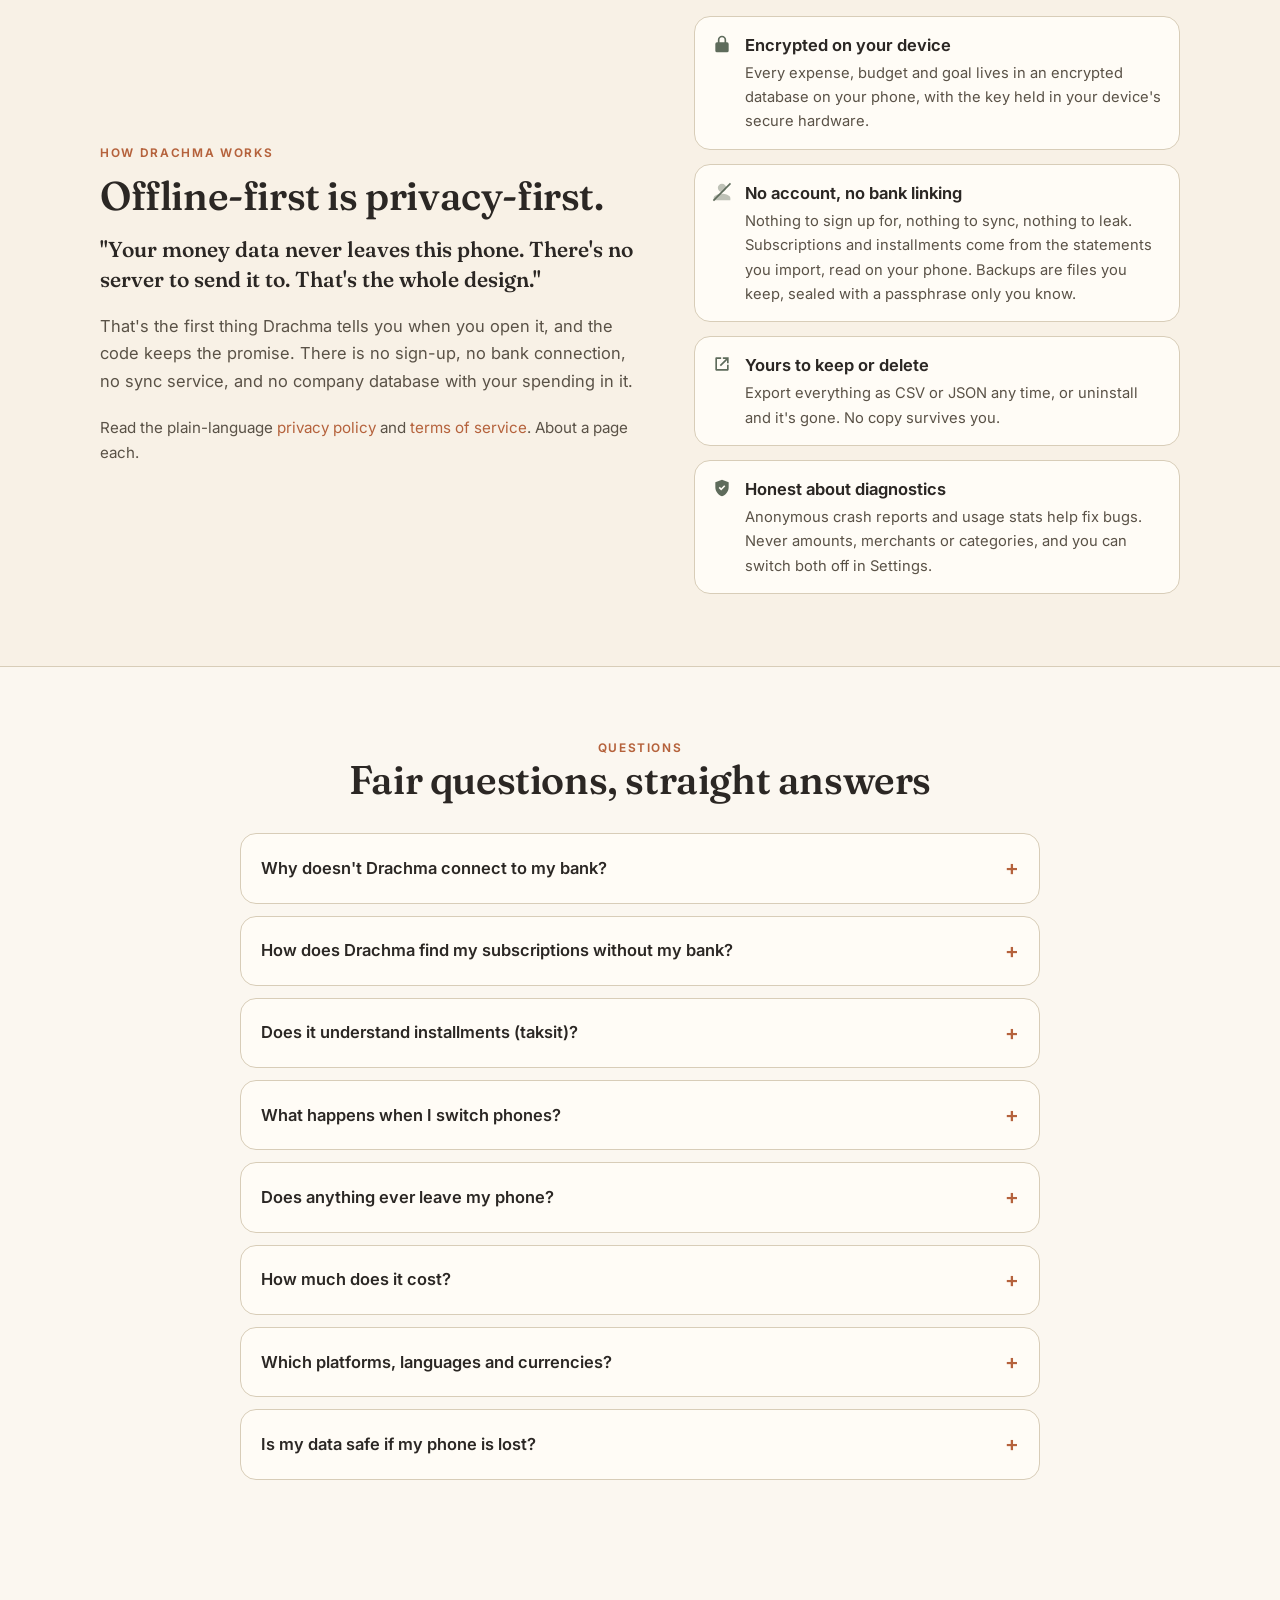
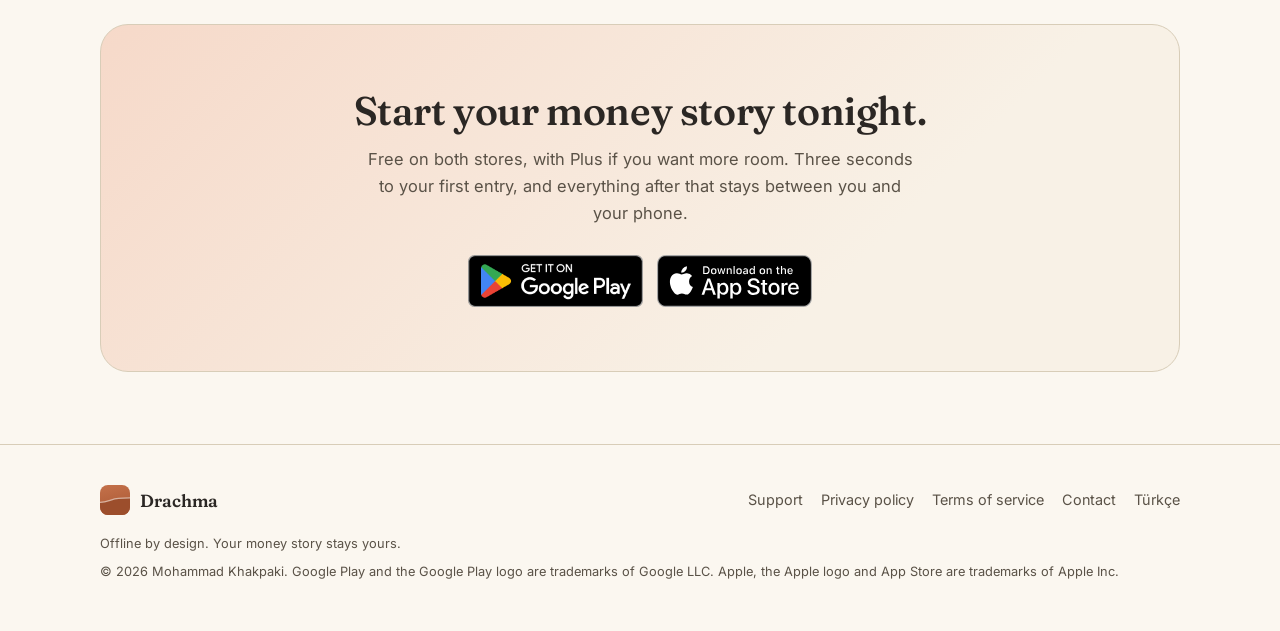
==== commit 14143b2f: "Site update for Drachma 1.7: subscriptions, installments, Plus, Turkish - Homepage: new "Subscriptio" ====
--- a/index.html
+++ b/index.html
@@ -3,20 +3,34 @@
 <head>
   <meta charset="utf-8">
   <meta name="viewport" content="width=device-width, initial-scale=1">
-  <title>Drachma — the warm, offline budget app</title>
-  <meta name="description" content="Drachma is a warm, offline-first budget app. Log an expense in about three seconds, plan with envelopes, reach goals with honest coaching — all encrypted on your phone. No account. No bank linking. No server.">
-  <link rel="canonical" href="https://mkhakpaki.github.io/drachma/">
+  <title>Drachma: the private, offline budget app</title>
+  <meta name="description" content="Drachma is an offline-first budget app that finds your subscriptions and installment plans in the statements you already import, with no bank login, and shows the months ahead. Log expenses in seconds, plan with envelopes, reach your goals. Encrypted on your phone. No account. No server.">
+  <link rel="canonical" href="https://trydrachma.com/">
+  <link rel="alternate" hreflang="en" href="https://trydrachma.com/">
+  <link rel="alternate" hreflang="tr" href="https://trydrachma.com/tr/">
+  <link rel="alternate" hreflang="x-default" href="https://trydrachma.com/">
   <meta property="og:type" content="website">
-  <meta property="og:title" content="Drachma — the warm, offline budget app">
-  <meta property="og:description" content="Made warmly, offline. Your money story stays yours. No account, no bank linking, no server — everything encrypted on your phone.">
-  <meta property="og:url" content="https://mkhakpaki.github.io/drachma/">
-  <meta property="og:image" content="https://mkhakpaki.github.io/drachma/assets/og-image.png">
+  <meta property="og:title" content="Drachma: the private, offline budget app">
+  <meta property="og:description" content="Subscriptions and installments, found for you, with no bank login. Budgets, goals and receipts, encrypted on your phone. No account, no server.">
+  <meta property="og:url" content="https://trydrachma.com/">
+  <meta property="og:image" content="https://trydrachma.com/assets/og-image.png">
   <meta name="twitter:card" content="summary_large_image">
   <meta name="theme-color" content="#FBF7F0">
   <link rel="icon" href="assets/favicon.svg" type="image/svg+xml">
   <link rel="icon" href="assets/icon-192.png" type="image/png" sizes="192x192">
-  <link rel="apple-touch-icon" href="assets/icon-192.png">
+  <link rel="apple-touch-icon" href="assets/apple-touch-icon.png">
   <link rel="manifest" href="site.webmanifest">
+  <script>
+    (function () {
+      var p = new URLSearchParams(location.search), l = p.get("lang");
+      try { if (l) localStorage.setItem("drachma-lang", l); else l = localStorage.getItem("drachma-lang"); } catch (e) {}
+      if (!l) l = /^tr(-|$)/i.test((navigator.languages && navigator.languages[0]) || navigator.language || "") ? "tr" : "en";
+      p.delete("lang");
+      var q = p.toString() ? "?" + p.toString() : "";
+      if (l === "tr") location.replace("tr/" + q + location.hash);
+      else if (location.search.indexOf("lang=") > -1) history.replaceState(null, "", location.pathname + q + location.hash);
+    })();
+  </script>
   <link rel="stylesheet" href="style.css">
   <script>
     (function () {
@@ -36,13 +50,15 @@
       Drachma
     </a>
     <nav class="site-nav">
-      <a href="#features">Features</a>
-      <a href="privacy.html">Privacy</a>
-      <a href="terms.html">Terms</a>
+      <a href="#subscriptions">Subscriptions</a>
+      <a class="nav-wide" href="#features">Features</a>
+      <a href="#plus">Plus</a>
+      <a class="nav-wide" href="privacy.html">Privacy</a>
       <a href="#faq">FAQ</a>
-      <a href="support.html">Support</a>
+      <a class="nav-wide" href="support.html">Support</a>
+      <a class="lang-toggle" href="tr/?lang=tr" hreflang="tr" lang="tr" title="Türkçe" aria-label="Türkçe">TR</a>
       <button class="theme-toggle" id="themeToggle" title="Theme: Light / Dark / OLED" aria-label="Switch theme">◐</button>
-      <a class="btn" href="#get">Get Drachma</a>
+      <a class="btn" href="get/">Get Drachma</a>
     </nav>
   </div>
 </header>
@@ -50,9 +66,9 @@
 <section class="hero">
   <div class="container">
     <div class="hero-copy">
-      <p class="eyebrow">Private budgeting, made warmly</p>
+      <a class="new-pill" href="#subscriptions"><span class="tag">New in 1.7</span> Subscriptions &amp; installments, found for you <span class="arrow" aria-hidden="true">→</span></a>
       <h1>Your money story stays yours.</h1>
-      <p class="lede">Drachma is a warm, offline-first budget app. Log an expense in about three seconds, plan with envelopes, reach goals with honest coaching — all encrypted on your phone. No account. No bank linking. No server.</p>
+      <p class="lede">Drachma is an offline-first budget app. Log an expense in about three seconds, import a statement, and it finds your subscriptions and installment plans on its own. Budgets, goals and receipts, all encrypted on your phone. No account. No bank login. No server.</p>
       <div class="store-badges">
         <a href="https://play.google.com/store/apps/details?id=com.mkhakpaki.drachma.android" aria-label="Get it on Google Play">
           <img src="assets/google-play-badge.png" alt="Get it on Google Play">
@@ -61,7 +77,7 @@
           <img src="assets/app-store-badge.svg" alt="Download on the App Store">
         </a>
       </div>
-      <p class="badge-note">Free on Android and iOS · 40 currencies · Light, Dark and OLED themes</p>
+      <p class="badge-note">Free on Android and iOS · Optional Plus · 8 languages · 40 currencies</p>
     </div>
 
     <div class="phone-wrap" aria-hidden="true">
@@ -105,12 +121,15 @@
             </div>
 
             <div class="ps-card">
-              <div class="ps-row" style="justify-content:space-between">
+              <div class="ps-row">
+                <span class="ps-sym">
+                  <svg width="18" height="18" viewBox="0 0 24 24" fill="none" stroke="currentColor" stroke-width="2.2" stroke-linecap="round" stroke-linejoin="round"><path d="M20 11a8 8 0 0 0-14.3-4.9L4 8"/><path d="M4 3v5h5"/><path d="M4 13a8 8 0 0 0 14.3 4.9L20 16"/><path d="M20 21v-5h-5"/></svg>
+                </span>
                 <div>
-                  <div class="ps-label">Momentum</div>
-                  <div class="ps-sub ps-nowrap" style="margin-top:3px"><span class="ps-flame">🔥</span> 12-day streak · level 4</div>
+                  <div class="ps-label">Subscriptions</div>
+                  <div class="ps-sub" style="margin-top:2px"><b class="numeric ps-strong">$30.47</b> still to land this cycle</div>
+                  <div class="ps-sub ps-up">Spotify: up from $10.99 since September</div>
                 </div>
-                <div class="ps-dots"><i></i><i></i><i></i><i></i><i></i><i class="off"></i><i class="off"></i></div>
               </div>
             </div>
 
@@ -169,11 +188,137 @@
   </div>
 </div>
 
+<section class="commitments" id="subscriptions">
+  <div class="container">
+    <p class="eyebrow">Subscriptions &amp; installments</p>
+    <h2>Know what's already spoken for.</h2>
+    <p class="section-lede">Drachma finds your subscriptions and installment plans on its own, in the statements you already import. No bank login. See how much of each month is already committed, catch price rises, and know if something you cancelled charges you again.</p>
+
+    <div class="commit-grid">
+      <article class="commit-card">
+        <div class="commit-head">
+          <span class="f-icon terracotta">
+            <svg width="24" height="24" viewBox="0 0 24 24" fill="none" stroke="currentColor" stroke-width="2.2" stroke-linecap="round" stroke-linejoin="round"><path d="M20 11a8 8 0 0 0-14.3-4.9L4 8"/><path d="M4 3v5h5"/><path d="M4 13a8 8 0 0 0 14.3 4.9L20 16"/><path d="M20 21v-5h-5"/></svg>
+          </span>
+          <div>
+            <h3>Subscriptions</h3>
+            <p>Spotted for you, then watched.</p>
+          </div>
+        </div>
+
+        <div class="mini" aria-hidden="true">
+          <div class="mini-top">
+            <span class="mini-label ico sub"><svg width="13" height="13" viewBox="0 0 24 24" fill="none" stroke="currentColor" stroke-width="2.6" stroke-linecap="round" stroke-linejoin="round"><path d="M20 11a8 8 0 0 0-14.3-4.9L4 8"/><path d="M4 3v5h5"/><path d="M4 13a8 8 0 0 0 14.3 4.9L20 16"/><path d="M20 21v-5h-5"/></svg>Subscriptions</span>
+            <span class="mini-sub numeric">$365.64 a year</span>
+          </div>
+          <div class="mini-total numeric">$30.47 <small>a month</small></div>
+          <div class="share-bar"><i class="r1" style="width:51%"></i><i class="r2" style="width:39%"></i><i class="r3" style="width:10%"></i></div>
+          <div class="mini-row">
+            <span class="av r1">N</span>
+            <span class="nm">Netflix<span class="meta">Renews in 3 days</span></span>
+            <span class="amt numeric">$15.49</span>
+          </div>
+          <div class="mini-row">
+            <span class="av r2">S</span>
+            <span class="nm">Spotify<span class="meta up">Up from $10.99 since September</span></span>
+            <span class="amt numeric">$11.99</span>
+          </div>
+          <div class="mini-row">
+            <span class="av r3">i</span>
+            <span class="nm">iCloud+<span class="meta">Renews 18 Oct</span></span>
+            <span class="amt numeric">$2.99</span>
+          </div>
+          <div class="mini-row">
+            <span class="av">F</span>
+            <span class="nm">Fitness app<span class="meta alert">Cancelled · you'll hear if it charges again</span></span>
+            <span class="amt numeric"><s>$9.99</s></span>
+          </div>
+        </div>
+
+        <ul class="ticks">
+          <li><b>Found automatically.</b> Drachma spots what repeats in your history and in every new statement, and knows Netflix, Spotify, Apple, Google and more by name.</li>
+          <li><b>Price rises, flagged.</b> Know when a subscription quietly starts costing more.</li>
+          <li><b>Asks, doesn't guess.</b> When a statement can't tell a renewal from a one-off purchase, Drachma asks you once.</li>
+          <li><b>"I cancelled this."</b> Mark it cancelled, and Drachma tells you if it ever charges you again.</li>
+          <li><b>Renewal reminders</b><span class="plus-tag">Plus</span> A heads-up before something renews, so you can cancel in time.</li>
+        </ul>
+        <p class="plan-foot">Free tracks 3 subscriptions. Plus tracks all of them.</p>
+      </article>
+
+      <article class="commit-card">
+        <div class="commit-head">
+          <span class="f-icon sage">
+            <svg width="24" height="24" viewBox="0 0 24 24" fill="none" stroke="currentColor" stroke-width="2.2" stroke-linecap="round" stroke-linejoin="round"><rect x="3.5" y="5" width="17" height="15.5" rx="2.5"/><path d="M3.5 10h17M8 3v4M16 3v4"/><path d="M8 14h2M14 14h2M8 17h2"/></svg>
+          </span>
+          <div>
+            <h3>Installments</h3>
+            <p>Taksit, understood.</p>
+          </div>
+        </div>
+
+        <div class="mini" aria-hidden="true">
+          <div class="mini-top">
+            <span class="mini-label ico inst"><svg width="13" height="13" viewBox="0 0 24 24" fill="none" stroke="currentColor" stroke-width="2.6" stroke-linecap="round" stroke-linejoin="round"><rect x="3.5" y="5" width="17" height="15.5" rx="2.5"/><path d="M3.5 10h17M8 3v4M16 3v4"/></svg>Installments</span>
+            <span class="mini-sub numeric">₺850 frees up in January</span>
+          </div>
+          <div class="mini-total numeric">₺2,550 <small>committed each month</small></div>
+          <div class="mini-row">
+            <span class="av">L</span>
+            <span class="nm">Laptop<span class="meta numeric">₺6,600 paid · ₺6,600 left · ends Apr 2027</span></span>
+            <span class="amt numeric">₺1,100</span>
+          </div>
+          <div class="mini-row">
+            <span class="av">W</span>
+            <span class="nm">Washing machine<span class="meta numeric">₺3,400 paid · ₺1,700 left · ends Dec 2026</span></span>
+            <span class="amt numeric">₺850</span>
+          </div>
+          <div class="mini-row">
+            <span class="av">P</span>
+            <span class="nm">Phone<span class="meta numeric">₺1,800 paid · ₺5,400 left · ends Jul 2027</span></span>
+            <span class="amt numeric">₺600</span>
+          </div>
+          <div class="mini-free">Looks like an installment? <span class="numeric">MEDIAMARKT 2/4 · ₺625</span><span class="yn"><span>Yes</span><span>No</span></span></div>
+        </div>
+
+        <ul class="ticks">
+          <li><b>Finds plans by itself.</b> Drachma spots installment plans on your card statements and keeps each plan's payments together.</li>
+          <li><b>Paid, left, and when it ends.</b> See what's paid and what's left on every plan, how much each month is already committed, and when money frees up.</li>
+          <li><b>Asks when unsure.</b> If something only looks like an installment, Drachma checks with you first.</li>
+          <li><b>Your own plans too.</b> Add a plan by hand whenever you like.</li>
+        </ul>
+        <p class="plan-foot">Free for everyone.</p>
+      </article>
+    </div>
+
+    <div class="ahead">
+      <div class="ahead-copy">
+        <h3>See the months ahead <span class="plus-tag">Plus</span></h3>
+        <p>The next six months already spoken for, the month each plan ends, and what your subscriptions really cost in a year.</p>
+      </div>
+      <div class="mini ahead-chart" aria-hidden="true">
+        <div class="mini-top">
+          <span class="mini-label">Committed ahead</span>
+          <span class="mini-sub">Next 6 months</span>
+        </div>
+        <div class="chart">
+          <div class="col"><i class="sub" style="height:26px"></i><i class="inst" style="height:58px"></i><span>Oct</span></div>
+          <div class="col"><i class="sub" style="height:26px"></i><i class="inst" style="height:58px"></i><span>Nov</span></div>
+          <div class="col"><i class="sub" style="height:26px"></i><i class="inst" style="height:58px"></i><span>Dec</span></div>
+          <div class="col"><i class="sub" style="height:26px"></i><i class="inst" style="height:33px"></i><b>frees up</b><span>Jan</span></div>
+          <div class="col"><i class="sub" style="height:26px"></i><i class="inst" style="height:33px"></i><span>Feb</span></div>
+          <div class="col"><i class="sub" style="height:26px"></i><i class="inst" style="height:33px"></i><span>Mar</span></div>
+        </div>
+        <div class="legend"><span class="sub"><svg width="13" height="13" viewBox="0 0 24 24" fill="none" stroke="currentColor" stroke-width="2.6" stroke-linecap="round" stroke-linejoin="round"><path d="M20 11a8 8 0 0 0-14.3-4.9L4 8"/><path d="M4 3v5h5"/><path d="M4 13a8 8 0 0 0 14.3 4.9L20 16"/><path d="M20 21v-5h-5"/></svg>Subscriptions</span><span class="inst"><svg width="13" height="13" viewBox="0 0 24 24" fill="none" stroke="currentColor" stroke-width="2.6" stroke-linecap="round" stroke-linejoin="round"><rect x="3.5" y="5" width="17" height="15.5" rx="2.5"/><path d="M3.5 10h17M8 3v4M16 3v4"/></svg>Installments</span></div>
+      </div>
+    </div>
+  </div>
+</section>
+
 <section class="features" id="features">
   <div class="container">
     <p class="eyebrow">What it does</p>
     <h2>Made for people who'd rather keep their money to themselves</h2>
-    <p class="section-lede">No feeds, no ads, no upsells mid-budget. Just the fastest honest way to know where your money goes — and a coach that celebrates wins at least as loudly as misses.</p>
+    <p class="section-lede">No feeds, no ads, no bank login. Just the fastest honest way to know where your money goes, and a coach that celebrates wins at least as loudly as misses.</p>
 
     <div class="feature-grid">
       <div class="feature">
@@ -181,7 +326,7 @@
           <svg width="24" height="24" viewBox="0 0 24 24" fill="currentColor"><path d="M11 21v-6.6H6.5L13 3v6.6h4.5Z"/></svg>
         </div>
         <h3>Log it in about three seconds</h3>
-        <p>A keypad-first flow tuned until it's muscle memory: quick-add tiles for your usual spots, "buy again" pills that prefill everything, and a pattern nudge that logs your routine coffee in one tap.</p>
+        <p>A keypad-first flow tuned until it's muscle memory: quick-add tiles for your usual spots, "buy again" pills that prefill everything, name suggestions that learn your spellings, and a pattern nudge that logs your routine coffee in one tap.</p>
         <p class="f-quote">Amount, category, done.</p>
       </div>
 
@@ -190,7 +335,7 @@
           <svg width="24" height="24" viewBox="0 0 24 24" fill="currentColor"><path d="M4 4h16a1 1 0 0 1 1 1v3a2.5 2.5 0 0 0 0 5v3h-.001L21 19a1 1 0 0 1-1 1H4a1 1 0 0 1-1-1v-3a2.5 2.5 0 0 0 0-5V5a1 1 0 0 1 1-1Zm5 4v8h2V8Zm4 0v8h2V8Z"/></svg>
         </div>
         <h3>Envelopes with a buffer</h3>
-        <p>Split a monthly plan into envelopes and keep the rest as a flexible buffer. Run an envelope over? Cover it from the buffer in one tap. Amber means approaching, terracotta means over — never alarm red.</p>
+        <p>Split a monthly plan into envelopes and keep the rest as a flexible buffer. Run an envelope over? Cover it from the buffer in one tap. Amber means approaching, terracotta means over, never alarm red. Budget history shows your last six months.</p>
         <p class="f-quote">A coach, not a scold.</p>
       </div>
 
@@ -199,7 +344,7 @@
           <svg width="24" height="24" viewBox="0 0 24 24" fill="none" stroke="currentColor" stroke-width="2"><circle cx="12" cy="12" r="9"/><circle cx="12" cy="12" r="5"/><circle cx="12" cy="12" r="1.4" fill="currentColor"/></svg>
         </div>
         <h3>Goals that tell the truth</h3>
-        <p>Rings, milestones, and an honest projected finish date — behind shows in honey, never red. Fund goals four ways: any-time top-ups, monthly earmarks, month-end buffer sweeps, and spare-change round-ups.</p>
+        <p>Rings, milestones, and an honest projected finish date; behind shows in honey, never red. Fund goals four ways: any-time top-ups, monthly earmarks, month-end buffer sweeps and spare-change round-ups. Each goal shows where its money comes from.</p>
         <p class="f-quote">Confetti at 25, 50, 75 and 100%. 🎉</p>
       </div>
 
@@ -208,7 +353,7 @@
           <svg width="24" height="24" viewBox="0 0 24 24" fill="currentColor"><path d="M3 3h4v2H5v2H3Zm14 0h4v4h-2V5h-2ZM3 17h2v2h2v2H3Zm16 0h2v4h-4v-2h2ZM7 7h10v3H7Zm0 4.5h10v2H7Zm0 3.5h7v2H7Z"/></svg>
         </div>
         <h3>Scan receipts, import statements</h3>
-        <p>Point the camera at a receipt and get line items — OCR runs entirely on your phone. Drop in bank statements as PDF, CSV or XLSX, and Drachma matches duplicates so nothing counts twice.</p>
+        <p>Point the camera at a receipt and get every line item, read entirely on your phone. Drop in bank statements as PDF, CSV or Excel: Drachma matches duplicates so nothing counts twice, and picks out your subscriptions and installments as it reads.</p>
         <p class="f-quote">Your receipts never leave your phone.</p>
       </div>
 
@@ -217,7 +362,7 @@
           <svg width="24" height="24" viewBox="0 0 24 24" fill="currentColor"><path d="M11 3.05A9 9 0 1 0 20.95 13H11ZM13 2v9h9a9 9 0 0 0-9-9Z"/></svg>
         </div>
         <h3>Insights down to the item</h3>
-        <p>Not just "Groceries: a lot." See where each category goes, which items you buy most, your spending heatmap, and six-month trends — built from the line items on your actual receipts.</p>
+        <p>Not just "Groceries: a lot." See where each category goes, where the month is heading and what changed since last time, with your subscriptions and installments at a glance. Plus adds six-month trends, a monthly health check, a look inside your baskets item by item, and the months ahead.</p>
         <p class="f-quote">Item-level truth, zero judgment.</p>
       </div>
 
@@ -226,7 +371,7 @@
           <svg width="24" height="24" viewBox="0 0 24 24" fill="currentColor"><path d="M12 22c-4.4 0-8-3.6-8-8 0-3.5 2.2-5.6 4-7.5C9.6 4.8 11 3.3 11 1c0 0 7 3.5 7 10a4.9 4.9 0 0 1-.1 1c.7-.5 1.4-1.2 1.8-2.2 0 0 1.3 2.6 1.3 5.2A7 7 0 0 1 12 22Z"/></svg>
         </div>
         <h3>Momentum, never shame</h3>
-        <p>Streaks, XP and achievements that stay on your side. Miss a day and your streak is healing, not reset. Badges celebrate what you did — nothing nags about what you didn't.</p>
+        <p>Streaks, XP and achievements that stay on your side. Miss a day and your streak is healing, not reset. Badges celebrate what you did. Nothing nags about what you didn't.</p>
         <p class="f-quote">Wins get celebrated louder than misses.</p>
       </div>
     </div>
@@ -235,6 +380,8 @@
       <span class="chip"><svg width="15" height="15" viewBox="0 0 24 24" fill="currentColor"><path d="M12 1 3 5v6c0 5.5 3.8 10.7 9 12 5.2-1.3 9-6.5 9-12V5Z"/></svg> Encrypted backups you own</span>
       <span class="chip"><svg width="15" height="15" viewBox="0 0 24 24" fill="currentColor"><path d="M5 20h14v-2H5Zm7-18L5.5 9H10v6h4V9h4.5Z" transform="rotate(180 12 11)"/></svg> CSV &amp; JSON export</span>
       <span class="chip"><svg width="15" height="15" viewBox="0 0 24 24" fill="currentColor"><path d="M12 2a10 10 0 1 0 10 10A10 10 0 0 0 12 2Zm1 15h-2v-2h2Zm0-4h-2V7h2Z" transform="rotate(180 12 12)"/></svg> 40 currencies</span>
+      <span class="chip"><svg width="15" height="15" viewBox="0 0 24 24" fill="none" stroke="currentColor" stroke-width="2.2"><circle cx="12" cy="12" r="9"/><path d="M3 12h18M12 3c2.5 2.6 3.8 5.6 3.8 9s-1.3 6.4-3.8 9M12 3c-2.5 2.6-3.8 5.6-3.8 9s1.3 6.4 3.8 9"/></svg> 8 languages</span>
+      <span class="chip"><svg width="15" height="15" viewBox="0 0 24 24" fill="currentColor"><path d="M3 3h8l10 10-8 8L3 11Zm4.5 6A1.5 1.5 0 1 0 6 7.5 1.5 1.5 0 0 0 7.5 9Z"/></svg> Item tags</span>
       <span class="chip"><svg width="15" height="15" viewBox="0 0 24 24" fill="currentColor"><path d="M12 3a9 9 0 1 0 9 9 9 9 0 0 0-9-9Zm0 16V5a7 7 0 0 1 0 14Z"/></svg> Light, Dark &amp; OLED themes</span>
       <span class="chip"><svg width="15" height="15" viewBox="0 0 24 24" fill="currentColor"><path d="M9 4h6v2H9Zm3 4a7 7 0 1 0 7 7 7 7 0 0 0-7-7Zm1 7h-2v-4h2Z"/></svg> Gentle reminders &amp; weekly recap</span>
       <span class="chip"><svg width="15" height="15" viewBox="0 0 24 24" fill="currentColor"><path d="M13 3a9 9 0 0 0-9 9H1l4 4 4-4H6a7 7 0 1 1 7 7 7 7 0 0 1-5-2.1L6.6 18.3A9 9 0 1 0 13 3Z"/></svg> Repeating entries</span>
@@ -243,14 +390,60 @@
   </div>
 </section>
 
+<section class="plans" id="plus">
+  <div class="container">
+    <p class="eyebrow">Free &amp; Plus</p>
+    <h2>Free covers everyday budgeting. Plus lifts the limits.</h2>
+    <p class="section-lede">No ads and no trial clock. Logging by hand is unlimited on every plan, always. Plus is for people who scan and import a lot, run many envelopes and goals, or want every subscription watched.</p>
+
+    <div class="plan-grid">
+      <div class="plan">
+        <div>
+          <div class="plan-name">Free</div>
+          <p class="plan-price">No time limit, no ads.</p>
+        </div>
+        <ul class="ticks">
+          <li><b>Unlimited manual entries</b>, always</li>
+          <li><b>30 receipt scans and 5 statement imports</b> in total, to get you started</li>
+          <li><b>Up to 5 envelopes and 2 goals</b> at a time; a finished goal frees its slot</li>
+          <li><b>Installments</b>, found and tracked, in full</li>
+          <li><b>3 subscriptions tracked</b>, with price-rise flags and the "charged again" alert</li>
+          <li><b>Insights</b>: where it goes, how the month is going, and your subscriptions and installments at a glance</li>
+          <li><b>Encrypted backups, CSV &amp; JSON export</b>, every theme and everyday reminders</li>
+        </ul>
+        <p class="plan-foot">Your data is never held back: backup and export stay free.</p>
+      </div>
+
+      <div class="plan plan-plus">
+        <div>
+          <div class="plan-name">Drachma Plus</div>
+          <p class="plan-price">Price shown in the app, in your store's currency, before you confirm.</p>
+        </div>
+        <ul class="ticks">
+          <li><b>Everything in Free</b></li>
+          <li><b>Unlimited receipt scans and statement imports</b></li>
+          <li><b>Unlimited envelopes, goals and subscriptions</b></li>
+          <li><b>The deep reads</b>: six-month trends, a monthly health check, and a look inside your baskets, item by item</li>
+          <li><b>Committed ahead</b>: the next six months already spoken for</li>
+          <li><b>What a year costs</b>: your subscriptions ranked by their yearly price</li>
+          <li><b>Renewal reminders</b> before each subscription renews</li>
+        </ul>
+        <p class="plan-foot">Start free. Upgrade any time in Settings → Drachma Plus.</p>
+      </div>
+    </div>
+
+    <p class="plan-note">Plus is billed by Google Play or the App Store and renews until you cancel in your store's subscription settings. It stays on until the end of the period you paid for, and "Restore purchase" brings it back on a new phone. Reaching a Free limit never locks what you already have. If Plus can't be checked, say because you're offline, Drachma falls back to Free. Paying doesn't change the privacy deal: your budget data never leaves your phone, Plus included.</p>
+  </div>
+</section>
+
 <section class="privacy-band" id="privacy">
   <div class="container">
     <div>
       <p class="eyebrow">How Drachma works</p>
       <h2>Offline-first is privacy-first.</h2>
       <p class="big-quote">"Your money data never leaves this phone. There's no server to send it to. That's the whole design."</p>
-      <p>That's the first thing Drachma tells you when you open it — and the code keeps the promise. There is no sign-up, no bank connection, no sync service, and no company database with your spending in it.</p>
-      <p class="privacy-links">Read the plain-language <a href="privacy.html">privacy policy</a> and <a href="terms.html">terms of service</a> — about a page each.</p>
+      <p>That's the first thing Drachma tells you when you open it, and the code keeps the promise. There is no sign-up, no bank connection, no sync service, and no company database with your spending in it.</p>
+      <p class="privacy-links">Read the plain-language <a href="privacy.html">privacy policy</a> and <a href="terms.html">terms of service</a>. About a page each.</p>
     </div>
     <ul class="privacy-list">
       <li>
@@ -259,7 +452,7 @@
       </li>
       <li>
         <svg width="20" height="20" viewBox="0 0 24 24" fill="currentColor"><path d="M12 12a5 5 0 1 0-5-5 5 5 0 0 0 5 5Zm0 2c-3.3 0-10 1.7-10 5v3h20v-3c0-3.3-6.7-5-10-5Z" opacity=".4"/><path d="m21.5 1 1.4 1.4L2.4 23 1 21.6Z"/></svg>
-        <div><b>No account, no bank linking</b><p>Nothing to sign up for, nothing to sync, nothing to leak. Backups are files you keep, sealed with a passphrase only you know.</p></div>
+        <div><b>No account, no bank linking</b><p>Nothing to sign up for, nothing to sync, nothing to leak. Subscriptions and installments come from the statements you import, read on your phone. Backups are files you keep, sealed with a passphrase only you know.</p></div>
       </li>
       <li>
         <svg width="20" height="20" viewBox="0 0 24 24" fill="currentColor"><path d="M5 20h14a1 1 0 0 0 1-1v-6h-2v5H6V6h5V4H5a1 1 0 0 0-1 1v14a1 1 0 0 0 1 1Zm8-16v2h3.6l-7.3 7.3 1.4 1.4L18 7.4V11h2V4Z"/></svg>
@@ -267,7 +460,7 @@
       </li>
       <li>
         <svg width="20" height="20" viewBox="0 0 24 24" fill="currentColor"><path d="M12 2 4 5v6.1c0 4.8 3.4 9.3 8 10.9 4.6-1.6 8-6.1 8-10.9V5Zm-1 13-3-3 1.4-1.4L11 12.2l3.6-3.6L16 10Z"/></svg>
-        <div><b>Honest about diagnostics</b><p>Anonymous crash reports and screen-usage stats help fix bugs — never amounts, merchants or categories, and you can switch both off in Settings.</p></div>
+        <div><b>Honest about diagnostics</b><p>Anonymous crash reports and usage stats help fix bugs. Never amounts, merchants or categories, and you can switch both off in Settings.</p></div>
       </li>
     </ul>
   </div>
@@ -280,28 +473,37 @@
     <div class="faq-list">
       <details>
         <summary>Why doesn't Drachma connect to my bank?</summary>
-        <p>On purpose. Bank sync means a company holds your credentials and a server holds your transactions. Drachma is built for people burned by that trade — logging by hand takes about three seconds, and the act of typing it is what makes you notice it.</p>
-        <p>If you have a backlog, you don't have to type it all: import your bank's PDF, CSV or XLSX statement and Drachma parses it on your phone.</p>
+        <p>On purpose. Bank sync means a company holds your credentials and a server holds your transactions. Drachma is built for people burned by that trade: logging by hand takes about three seconds, and the act of typing it is what makes you notice it.</p>
+        <p>If you have a backlog, you don't have to type it all: import your bank statement and Drachma reads it on your phone, picking out subscriptions and installment plans as it goes.</p>
+      </details>
+      <details>
+        <summary>How does Drachma find my subscriptions without my bank?</summary>
+        <p>From the statements and receipts you already import, plus what you type. Drachma spots charges that repeat and knows popular services like Netflix, Spotify, Apple and Google by name. All of it happens on your phone.</p>
+      </details>
+      <details>
+        <summary>Does it understand installments (taksit)?</summary>
+        <p>Yes. Drachma recognizes installment plans on Turkish card statements, keeps each plan's payments together, and shows what's paid, what's left and when it ends. If it isn't sure, it asks you first. You can also add a plan by hand. Installments are free.</p>
       </details>
       <details>
         <summary>What happens when I switch phones?</summary>
-        <p>Create a backup in Settings — a single <b>.drachma</b> file sealed with AES-256 encryption and a passphrase you choose. Move it however you like (cable, drive, your own cloud), install Drachma on the new phone, and restore. Nothing passes through us, because there is no us-side server.</p>
+        <p>Create a backup in Settings: a single <b>.drachma</b> file sealed with AES-256 encryption and a passphrase you choose. Move it however you like (cable, drive, your own cloud), install Drachma on the new phone, and restore. Nothing passes through us, because there is no us-side server.</p>
       </details>
       <details>
         <summary>Does anything ever leave my phone?</summary>
-        <p>Your money data doesn't — there's no account and no server for it. Two optional diagnostics do, unless you turn them off in Settings: crash reports, and anonymous screen-usage stats limited to a fixed list of events like "entry logged with the keypad". Never amounts, merchants, categories or names. The <a href="privacy.html">privacy policy</a> lists every event.</p>
+        <p>Your money data doesn't: there's no account and no server for it. Two optional diagnostics do, unless you turn them off in Settings: crash reports, and anonymous usage stats limited to a fixed list of events like "entry logged with the keypad". Never amounts, merchants, categories or names. If you buy Plus, your app store and Adapty, the subscription service Drachma uses, confirm it and still never see your budget. The <a href="privacy.html">privacy policy</a> lists every event.</p>
       </details>
       <details>
         <summary>How much does it cost?</summary>
-        <p>Drachma is free. A paid Plus tier may arrive later for extras — billed through your app store, with the same privacy promise: your budget data never leaves your device, Plus included.</p>
-      </details>
-      <details>
-        <summary>Which platforms and currencies?</summary>
-        <p>Android and iOS, from one warm codebase. 40 currencies with proper symbols and formatting, week/month start days you control, and Light, Dark and true-black OLED themes.</p>
+        <p>Drachma is free, with no ads and no time limit. Manual logging is unlimited on every plan. Free includes 30 receipt scans and 5 statement imports in total to get you started, up to 5 envelopes, 2 goals at a time and 3 tracked subscriptions.</p>
+        <p>Drachma Plus is an optional subscription that removes those limits and adds deeper Insights, a view of the months ahead, and renewal reminders. It's billed through your app store, and the price is shown in the app before you confirm. <a href="#plus">Compare Free and Plus</a>.</p>
+      </details>
+      <details>
+        <summary>Which platforms, languages and currencies?</summary>
+        <p>Android and iOS. Drachma speaks English, Turkish, German, Spanish, French, Italian, Portuguese and Russian. It handles 40 currencies with proper symbols and formatting, lets you choose when your week and month start, and comes in Light, Dark and true-black OLED themes.</p>
       </details>
       <details>
         <summary>Is my data safe if my phone is lost?</summary>
-        <p>The database is encrypted with a key stored in your device's secure hardware, so it's protected by your phone's lock. Backups are sealed with your own passphrase — without it, they can't be opened. Choose a passphrase you'll remember: there's no reset, because nobody but you holds a key.</p>
+        <p>The database is encrypted with a key stored in your device's secure hardware, so it's protected by your phone's lock. Backups are sealed with your own passphrase; without it, they can't be opened. Choose a passphrase you'll remember: there's no reset, because nobody but you holds a key.</p>
       </details>
     </div>
   </div>
@@ -311,7 +513,7 @@
   <div class="container">
     <div class="cta-card">
       <h2>Start your money story tonight.</h2>
-      <p>Free on both stores. Three seconds to your first entry, and everything after that stays between you and your phone.</p>
+      <p>Free on both stores, with Plus if you want more room. Three seconds to your first entry, and everything after that stays between you and your phone.</p>
       <div class="store-badges">
         <a href="https://play.google.com/store/apps/details?id=com.mkhakpaki.drachma.android" aria-label="Get it on Google Play">
           <img src="assets/google-play-badge.png" alt="Get it on Google Play">
@@ -335,11 +537,12 @@
         <a href="support.html">Support</a>
         <a href="privacy.html">Privacy policy</a>
         <a href="terms.html">Terms of service</a>
-        <a href="mailto:mkhakpaki.ksas@gmail.com">Contact</a>
+        <a href="mailto:hi@trydrachma.com">Contact</a>
+        <a href="tr/?lang=tr" hreflang="tr" lang="tr">Türkçe</a>
       </nav>
     </div>
     <div class="footer-legal">
-      <p>Made warmly, offline. Your money story stays yours.</p>
+      <p>Offline by design. Your money story stays yours.</p>
       <p>© 2026 Mohammad Khakpaki. Google Play and the Google Play logo are trademarks of Google LLC. Apple, the Apple logo and App Store are trademarks of Apple Inc.</p>
     </div>
   </div>
--- a/style.css
+++ b/style.css
@@ -1,5 +1,5 @@
 /* ============================================================
-   Drachma product site — Hearth design system ("Terracotta & Sage")
+   Drachma product site: Hearth design system ("Terracotta & Sage")
    Tokens transcribed from the app's designsystem/theme/*.kt.
    Never pure white surfaces; pure black only as the OLED background.
    ============================================================ */
@@ -86,7 +86,7 @@
   --shadow-lift: 0 2px 6px rgba(0, 0, 0, .3), 0 14px 40px rgba(0, 0, 0, .45);
 }
 
-/* True-black variant for OLED — the app's third theme; the only intentional #000. */
+/* True-black variant for OLED, the app's third theme; the only intentional #000. */
 [data-theme="oled"] {
   --bg: #000000;
   --on-bg: #EFE7DA;
@@ -237,6 +237,18 @@
 }
 .theme-toggle:hover { background: var(--surface-container); }
 
+.lang-toggle {
+  flex: 0 0 auto;
+  min-width: 38px; height: 38px; padding: 0 9px;
+  display: grid; place-items: center;
+  border: 1px solid var(--outline-variant);
+  border-radius: 12px;
+  background: var(--surface);
+  font-size: .78rem; font-weight: 700; letter-spacing: .06em;
+}
+.site-nav a.lang-toggle { color: var(--on-variant); }
+.site-nav a.lang-toggle:hover { background: var(--surface-container); color: var(--on-bg); }
+
 .btn {
   display: inline-flex;
   align-items: center;
@@ -334,6 +346,13 @@
   background: var(--secondary);
 }
 .ps-nowrap { white-space: nowrap; }
+.ps-sym {
+  width: 34px; height: 34px; border-radius: 11px; flex-shrink: 0;
+  display: grid; place-items: center;
+  background: var(--primary-container); color: var(--on-primary-container);
+}
+.ps-strong { color: var(--on-bg); font-weight: 700; }
+.ps-up { color: var(--budget-warning); font-weight: 600; margin-top: 2px; }
 .ps-dots i.off { background: var(--budget-track); }
 .ps-mini { display: flex; justify-content: space-between; align-items: baseline; font-size: 12px; margin-top: 7px; }
 .ps-mini .n { color: var(--on-bg); font-weight: 550; }
@@ -422,6 +441,180 @@
 }
 .chip svg { color: var(--secondary); }
 
+/* ---------- New-release pill (hero) ---------- */
+
+.new-pill {
+  display: inline-flex; align-items: center; gap: 9px;
+  margin-bottom: 18px;
+  padding: 5px 14px 5px 5px;
+  border-radius: 999px;
+  background: var(--surface);
+  border: 1px solid var(--outline-variant);
+  color: var(--on-bg);
+  font-size: .88rem; font-weight: 550;
+}
+.new-pill:hover { text-decoration: none; border-color: var(--outline); }
+.new-pill .tag {
+  background: var(--primary); color: var(--on-primary);
+  font-size: .72rem; font-weight: 700; letter-spacing: .06em; text-transform: uppercase;
+  padding: 3px 9px; border-radius: 999px;
+}
+.new-pill .arrow { color: var(--primary); }
+
+/* ---------- Subscriptions & installments ---------- */
+
+.commitments { background: var(--surface-low); border-block: 1px solid var(--outline-variant); }
+.commitments h2 { margin: 10px 0 10px; }
+.commitments .section-lede { max-width: 42em; margin-bottom: 40px; }
+
+.commit-grid { display: grid; grid-template-columns: 1fr 1fr; gap: 18px; }
+.commit-card {
+  background: var(--surface);
+  border: 1px solid var(--outline-variant);
+  border-radius: 22px;
+  padding: 26px 24px;
+  display: flex; flex-direction: column; gap: 18px;
+}
+.commit-head { display: flex; align-items: center; gap: 14px; }
+.commit-head .f-icon {
+  width: 46px; height: 46px; border-radius: 14px;
+  display: grid; place-items: center; flex-shrink: 0;
+}
+.commit-head .f-icon.sage { background: var(--secondary-container); color: var(--on-secondary-container); }
+.commit-head .f-icon.honey { background: var(--tertiary-container); color: var(--on-tertiary-container); }
+.commit-head p { font-size: .9rem; }
+
+/* Small in-page app mock: same card language as the phone */
+.mini {
+  background: var(--bg);
+  border: 1px solid var(--outline-variant);
+  border-radius: 18px;
+  padding: 14px 16px;
+  font-size: .86rem;
+}
+.mini-top { display: flex; justify-content: space-between; align-items: baseline; gap: 12px; flex-wrap: wrap; }
+.mini-label { font-size: .68rem; font-weight: 650; letter-spacing: .12em; text-transform: uppercase; color: var(--on-variant); }
+.mini-total { font-size: 1.45rem; font-weight: 700; color: var(--on-bg); line-height: 1.2; }
+.mini-total small { font-size: .8rem; font-weight: 550; color: var(--on-variant); }
+.mini-sub { font-size: .8rem; color: var(--on-variant); }
+.mini-row {
+  display: grid; grid-template-columns: 30px 1fr auto; gap: 10px; align-items: center;
+  padding-top: 10px; margin-top: 10px;
+  border-top: 1px solid var(--outline-variant);
+}
+.mini-row .av {
+  width: 30px; height: 30px; border-radius: 50%;
+  display: grid; place-items: center;
+  background: var(--surface-container); color: var(--on-bg);
+  font-size: .78rem; font-weight: 700;
+}
+.mini-row .nm { color: var(--on-bg); font-weight: 600; line-height: 1.3; }
+.mini-row .meta { display: block; font-size: .76rem; font-weight: 450; color: var(--on-variant); }
+.mini-row .meta.up { color: var(--budget-warning); font-weight: 600; }
+.mini-row .meta.alert { color: var(--secondary); font-weight: 600; }
+.mini-row .amt { color: var(--on-bg); font-weight: 650; text-align: right; }
+.mini-row .amt s { color: var(--on-variant); font-weight: 450; }
+.mini-free .yn { display: flex; gap: 6px; margin-top: 8px; }
+.mini-free .yn span {
+  padding: 4px 14px; border-radius: 999px;
+  background: var(--surface); color: var(--on-bg); font-weight: 650;
+}
+.mini-free {
+  margin-top: 12px; padding: 8px 10px;
+  background: var(--secondary-container); color: var(--on-secondary-container);
+  border-radius: 10px; font-size: .78rem; font-weight: 550;
+}
+
+.ticks { list-style: none; display: grid; gap: 11px; }
+.ticks li {
+  position: relative; padding-left: 26px;
+  font-size: .93rem; color: var(--on-variant);
+}
+.ticks li::before {
+  content: ""; position: absolute; left: 2px; top: .42em;
+  width: 13px; height: 7px;
+  border-left: 2.2px solid var(--secondary); border-bottom: 2.2px solid var(--secondary);
+  transform: rotate(-45deg);
+}
+.ticks b { color: var(--on-bg); font-weight: 650; }
+
+.plus-tag {
+  display: inline-block; vertical-align: 1px;
+  margin-left: 4px; padding: 1px 8px;
+  border-radius: 999px;
+  background: var(--primary-container); color: var(--on-primary-container);
+  font-size: .68rem; font-weight: 700; letter-spacing: .06em; text-transform: uppercase;
+}
+
+.commit-head .f-icon.terracotta { background: var(--primary-container); color: var(--on-primary-container); }
+
+.mini-label.ico { display: inline-flex; align-items: center; gap: 6px; }
+.mini-label.ico.sub svg { color: var(--primary); }
+.mini-label.ico.inst svg { color: var(--secondary); }
+.share-bar { display: flex; gap: 3px; height: 8px; margin-top: 10px; }
+.share-bar i { display: block; height: 100%; border-radius: 999px; }
+.share-bar .r1, .mini-row .av.r1 { background: var(--primary); }
+.share-bar .r2, .mini-row .av.r2 { background: color-mix(in srgb, var(--primary) 60%, var(--surface)); }
+.share-bar .r3, .mini-row .av.r3 { background: color-mix(in srgb, var(--primary) 30%, var(--surface)); }
+.mini-row .av.r1, .mini-row .av.r2 { color: var(--on-primary); }
+
+/* "See the months ahead" Plus strip under the two cards */
+.ahead {
+  margin-top: 18px;
+  display: grid; grid-template-columns: 1fr 1.15fr; gap: 28px; align-items: center;
+  background: var(--surface);
+  border: 1px solid var(--outline-variant);
+  border-radius: 22px;
+  padding: 24px 26px;
+}
+.ahead h3 { margin-bottom: 8px; }
+.ahead h3 .plus-tag { vertical-align: 3px; }
+.ahead-copy p { font-size: .95rem; }
+
+/* Committed-ahead mini chart */
+.chart {
+  display: grid; grid-template-columns: repeat(6, 1fr); gap: 10px;
+  align-items: end; height: 128px; margin-top: 12px;
+}
+.chart .col { display: flex; flex-direction: column-reverse; align-items: stretch; position: relative; }
+.chart .col i { display: block; }
+.chart .col i.sub { background: color-mix(in srgb, var(--primary) 55%, var(--surface)); border-radius: 0 0 6px 6px; }
+.chart .col i.inst { background: var(--secondary); border-radius: 6px 6px 0 0; }
+.chart .col span { order: -1; margin-top: 5px; text-align: center; font-size: .72rem; color: var(--on-variant); }
+.chart .col b {
+  order: 9; margin-bottom: 4px; text-align: center;
+  font-size: .64rem; font-weight: 700; color: var(--money-positive); white-space: nowrap;
+}
+.legend { display: flex; gap: 14px; margin-top: 10px; font-size: .74rem; color: var(--on-variant); }
+.legend span { display: inline-flex; align-items: center; gap: 6px; }
+.legend .sub svg { color: var(--primary); }
+.legend .inst svg { color: var(--secondary); }
+
+
+
+/* ---------- Free & Plus ---------- */
+
+.plans h2 { margin: 10px 0 10px; }
+.plans .section-lede { max-width: 42em; margin-bottom: 36px; }
+.plan-grid { display: grid; grid-template-columns: 1fr 1fr; gap: 18px; align-items: stretch; }
+.plan {
+  background: var(--surface);
+  border: 1px solid var(--outline-variant);
+  border-radius: 22px;
+  padding: 28px 26px;
+  display: flex; flex-direction: column; gap: 16px;
+}
+.plan-plus {
+  border: 2px solid var(--primary);
+  background: linear-gradient(160deg, var(--primary-container), var(--surface) 46%);
+}
+.plan-name { font-family: "Fraunces", Georgia, serif; font-variation-settings: "opsz" 48, "SOFT" 30; font-weight: 600; font-size: 1.6rem; color: var(--on-bg); }
+.plan-price { font-size: .95rem; color: var(--on-variant); }
+.plan-price b { font-size: 1.2rem; color: var(--on-bg); }
+.plan .ticks li { font-size: .92rem; }
+.plan-foot { margin-top: auto; font-size: .85rem; color: var(--on-variant); }
+.plan-note { margin-top: 22px; max-width: 52em; font-size: .9rem; }
+
 /* ---------- Privacy band ---------- */
 
 .privacy-band {
@@ -459,8 +652,9 @@
 
 /* ---------- FAQ ---------- */
 
+.faq .container > .eyebrow, .faq h2 { text-align: center; }
 .faq h2 { margin-bottom: 30px; }
-.faq-list { display: grid; gap: 12px; max-width: 800px; }
+.faq-list { display: grid; gap: 12px; max-width: 800px; margin: 0 auto; }
 details {
   background: var(--surface);
   border: 1px solid var(--outline-variant);
@@ -560,6 +754,7 @@
 }
 .doc th { color: var(--on-bg); font-weight: 650; }
 .doc td { color: var(--on-variant); }
+.doc td:first-child { overflow-wrap: anywhere; }
 
 /* ---------- 404 ---------- */
 
@@ -583,12 +778,18 @@
   .feature-grid { grid-template-columns: 1fr 1fr; }
   .trust-grid { grid-template-columns: 1fr 1fr; }
   .privacy-band .container { grid-template-columns: 1fr; gap: 30px; }
+  .commit-grid, .plan-grid { grid-template-columns: 1fr; }
+  .site-nav a.nav-wide { display: none; }
+  .site-header .container { gap: 14px; }
+  .site-nav { gap: 12px; }
+  .ahead { grid-template-columns: 1fr; gap: 18px; }
 }
 
 @media (max-width: 620px) {
   section { padding: 54px 0; }
-  .site-nav a:not(.btn) { display: none; }
+  .site-nav a:not(.btn):not(.lang-toggle) { display: none; }
   .feature-grid { grid-template-columns: 1fr; }
+  .commit-card, .plan, .ahead { padding: 22px 18px; }
   .store-badges img { height: 46px; }
   .footer-top nav { margin-left: 0; }
 
@@ -598,7 +799,16 @@
   .brand img, .brand svg { width: 26px; height: 26px; }
   .site-nav { gap: 10px; }
   .theme-toggle { width: 44px; height: 44px; }
+  .lang-toggle { min-width: 44px; height: 44px; }
   .site-nav a.btn { min-height: 44px; padding: 0 16px; font-size: .9rem; }
+}
+
+@media (max-width: 420px) {
+  .site-header .container { gap: 8px; }
+  .site-nav { gap: 8px; }
+  .site-nav a.btn { padding: 0 12px; }
+  .theme-toggle { width: 40px; height: 40px; }
+  .lang-toggle { min-width: 40px; height: 40px; padding: 0 7px; }
 }
 
 @media (max-width: 360px) {
@@ -607,5 +817,11 @@
   .brand { font-size: 1.05rem; }
   .site-nav { gap: 8px; }
   .theme-toggle { width: 40px; height: 40px; }
+  .lang-toggle { min-width: 40px; height: 40px; padding: 0 7px; }
   .site-nav a.btn { min-height: 40px; padding: 0 13px; font-size: .85rem; }
 }
+
+/* very small phones: the logo alone carries the brand */
+@media (max-width: 350px) {
+  .site-header .brand { font-size: 0; gap: 0; }
+}
